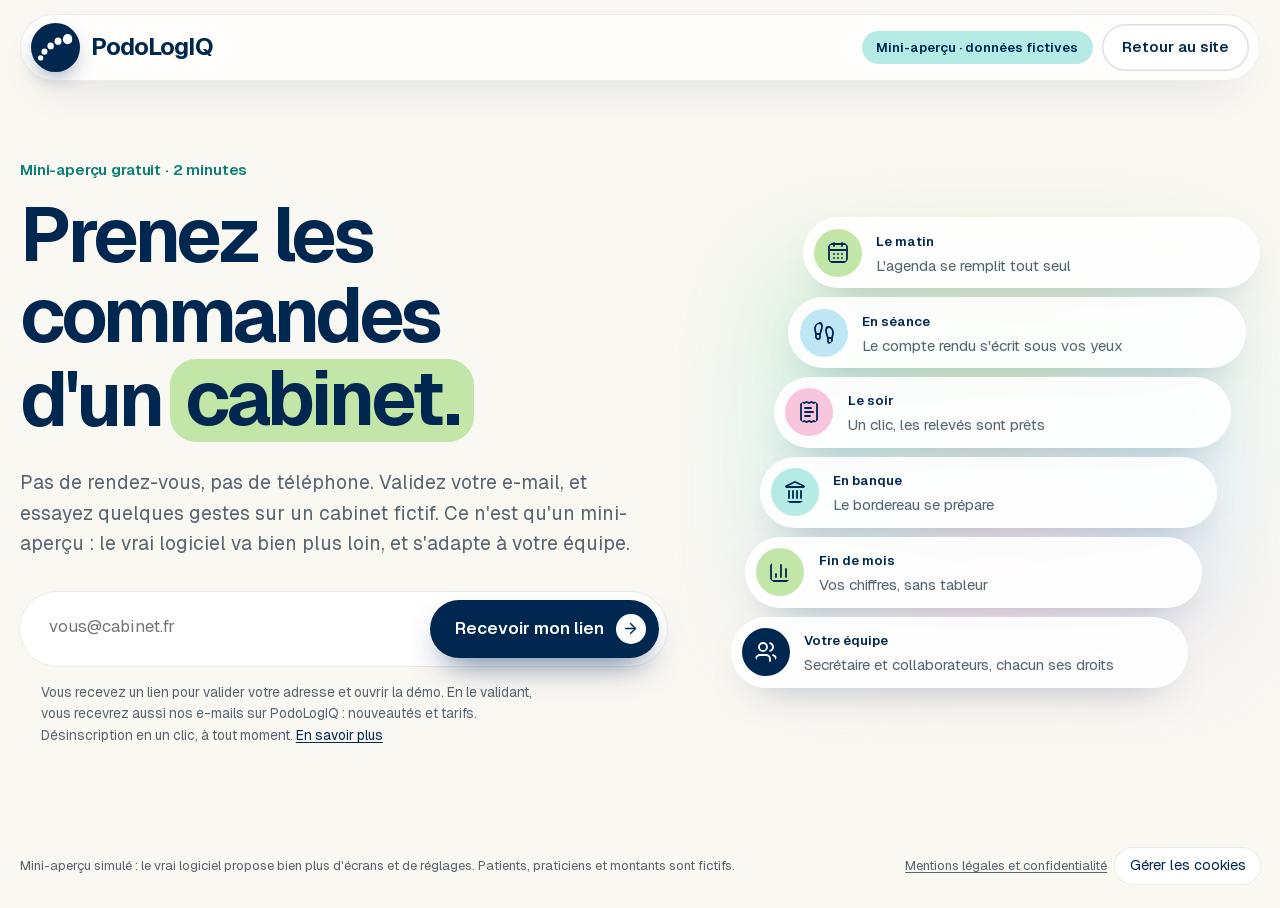
==== demo.html @ 1f625a37 "Vitrine : blanc cassé, entrée animée, page Démo, boutons du héros et mention SaaS Refonte sur fond b" ====
<!DOCTYPE html>
<html lang="fr">
<head>
  <meta charset="utf-8">
  <meta name="viewport" content="width=device-width, initial-scale=1, viewport-fit=cover">
  <title>Mini-aperçu · PodoLogIQ, le logiciel des cabinets de podologie</title>
  <meta name="description" content="Un mini-aperçu de PodoLogIQ en deux minutes, sans rendez-vous ni téléphone : quelques gestes sur un cabinet fictif, et ce que voient votre secrétaire et vos collaborateurs.">
  <meta name="theme-color" content="#faf8f3">
  <link rel="icon" href="assets/icone.png">
  <link rel="stylesheet" href="css/style.css">
  <link rel="stylesheet" href="css/demo.css">
</head>
<body class="page-demo">
  <svg class="sprite" aria-hidden="true"><symbol id="logo" viewBox="0 0 667 517"><ellipse cx="51" cy="464" rx="51" ry="53"/><ellipse cx="125" cy="341" rx="58" ry="62"/><ellipse cx="245" cy="230" rx="62" ry="66"/><ellipse cx="389" cy="139" rx="66" ry="71"/><ellipse cx="575" cy="99" rx="92" ry="99"/></symbol><symbol id="i-arrow-right" viewBox="0 0 24 24"><path d="M5 12h14"/><path d="m12 5 7 7-7 7"/></symbol><symbol id="i-calendar-days" viewBox="0 0 24 24"><path d="M8 2v3"/><path d="M16 2v3"/><rect x="3" y="3" width="18" height="18" rx="2"/><path d="M3 9h18"/><path d="M8 13h.01"/><path d="M12 13h.01"/><path d="M16 13h.01"/><path d="M8 17h.01"/><path d="M12 17h.01"/><path d="M16 17h.01"/></symbol><symbol id="i-calculator" viewBox="0 0 24 24"><rect width="16" height="20" x="4" y="2" rx="2"/><line x1="8" x2="16" y1="6" y2="6"/><line x1="16" x2="16" y1="14" y2="18"/><path d="M16 10h.01"/><path d="M12 10h.01"/><path d="M8 10h.01"/><path d="M12 14h.01"/><path d="M8 14h.01"/><path d="M12 18h.01"/><path d="M8 18h.01"/></symbol><symbol id="i-chart-column" viewBox="0 0 24 24"><path d="M3 3v16a2 2 0 0 0 2 2h16"/><path d="M18 17V9"/><path d="M13 17V5"/><path d="M8 17v-3"/></symbol><symbol id="i-check" viewBox="0 0 24 24"><path d="M20 6 9 17l-5-5"/></symbol><symbol id="i-file-text" viewBox="0 0 24 24"><path d="M6 22a2 2 0 0 1-2-2V4a2 2 0 0 1 2-2h8a2.4 2.4 0 0 1 1.704.706l3.588 3.588A2.4 2.4 0 0 1 20 8v12a2 2 0 0 1-2 2z"/><path d="M14 2v5a1 1 0 0 0 1 1h5"/><path d="M10 9H8"/><path d="M16 13H8"/><path d="M16 17H8"/></symbol><symbol id="i-footprints" viewBox="0 0 24 24"><path d="M4 16v-2.38C4 11.5 2.97 10.5 3 8c.03-2.72 1.49-6 4.5-6C9.37 2 10 3.8 10 5.5c0 3.11-2 5.66-2 8.68V16a2 2 0 1 1-4 0Z"/><path d="M20 20v-2.38c0-2.12 1.03-3.12 1-5.62-.03-2.72-1.49-6-4.5-6C14.63 6 14 7.8 14 9.5c0 3.11 2 5.66 2 8.68V20a2 2 0 1 0 4 0Z"/><path d="M16 17h4"/><path d="M4 13h4"/></symbol><symbol id="i-landmark" viewBox="0 0 24 24"><path d="M10 18v-7"/><path d="M11.119 2.205a2 2 0 0 1 1.762 0l7.84 3.846A.5.5 0 0 1 20.5 7h-17a.5.5 0 0 1-.22-.949z"/><path d="M14 18v-7"/><path d="M18 18v-7"/><path d="M3 22h18"/><path d="M6 18v-7"/></symbol><symbol id="i-lock" viewBox="0 0 24 24"><rect width="18" height="11" x="3" y="11" rx="2" ry="2"/><path d="M7 11V7a5 5 0 0 1 10 0v4"/></symbol><symbol id="i-package" viewBox="0 0 24 24"><path d="M11 21.73a2 2 0 0 0 2 0l7-4A2 2 0 0 0 21 16V8a2 2 0 0 0-1-1.73l-7-4a2 2 0 0 0-2 0l-7 4A2 2 0 0 0 3 8v8a2 2 0 0 0 1 1.73z"/><path d="M12 22V12"/><polyline points="3.29 7 12 12 20.71 7"/><path d="m7.5 4.27 9 5.15"/></symbol><symbol id="i-receipt-text" viewBox="0 0 24 24"><path d="M13 16H8"/><path d="M14 8H8"/><path d="M16 12H8"/><path d="M4 3a1 1 0 0 1 1-1 1.3 1.3 0 0 1 .7.2l.933.6a1.3 1.3 0 0 0 1.4 0l.934-.6a1.3 1.3 0 0 1 1.4 0l.933.6a1.3 1.3 0 0 0 1.4 0l.933-.6a1.3 1.3 0 0 1 1.4 0l.934.6a1.3 1.3 0 0 0 1.4 0l.933-.6A1.3 1.3 0 0 1 19 2a1 1 0 0 1 1 1v18a1 1 0 0 1-1 1 1.3 1.3 0 0 1-.7-.2l-.933-.6a1.3 1.3 0 0 0-1.4 0l-.934.6a1.3 1.3 0 0 1-1.4 0l-.933-.6a1.3 1.3 0 0 0-1.4 0l-.933.6a1.3 1.3 0 0 1-1.4 0l-.934-.6a1.3 1.3 0 0 0-1.4 0l-.933.6a1.3 1.3 0 0 1-.7.2 1 1 0 0 1-1-1z"/></symbol><symbol id="i-shield-check" viewBox="0 0 24 24"><path d="M20 13c0 5-3.5 7.5-7.66 8.95a1 1 0 0 1-.67-.01C7.5 20.5 4 18 4 13V6a1 1 0 0 1 1-1c2 0 4.5-1.2 6.24-2.72a1.17 1.17 0 0 1 1.52 0C14.51 3.81 17 5 19 5a1 1 0 0 1 1 1z"/><path d="m9 12 2 2 4-4"/></symbol><symbol id="i-upload" viewBox="0 0 24 24"><path d="M12 3v12"/><path d="m17 8-5-5-5 5"/><path d="M21 15v4a2 2 0 0 1-2 2H5a2 2 0 0 1-2-2v-4"/></symbol><symbol id="i-users" viewBox="0 0 24 24"><path d="M16 21v-2a4 4 0 0 0-4-4H6a4 4 0 0 0-4 4v2"/><path d="M16 3.128a4 4 0 0 1 0 7.744"/><path d="M22 21v-2a4 4 0 0 0-3-3.87"/><circle cx="9" cy="7" r="4"/></symbol><symbol id="i-minus" viewBox="0 0 24 24"><path d="M5 12h14"/></symbol><symbol id="i-sliders-horizontal" viewBox="0 0 24 24"><path d="M10 5H3"/><path d="M12 19H3"/><path d="M14 3v4"/><path d="M16 17v4"/><path d="M21 12h-9"/><path d="M21 19h-5"/><path d="M21 5h-7"/><path d="M8 10v4"/><path d="M8 12H3"/></symbol><symbol id="i-user-round" viewBox="0 0 24 24"><circle cx="12" cy="8" r="5"/><path d="M20 21a8 8 0 0 0-16 0"/></symbol><symbol id="i-mail" viewBox="0 0 24 24"><path d="m22 7-8.991 5.727a2 2 0 0 1-2.009 0L2 7"/><rect x="2" y="4" width="20" height="16" rx="2"/></symbol></svg>
  <a class="evitement" href="#contenu">Aller au contenu</a>
  <header class="entete">
    <nav class="nav" aria-label="Navigation">
      <a class="marque" href="index.html" aria-label="PodoLogIQ, retour au site">
        <span class="tuile"><svg aria-hidden="true"><use href="#logo"/></svg></span>
        <span class="marque-nom">PodoLogIQ</span>
      </a>
      <div class="nav-actions demo-nav-actions">
        <span class="demo-badge">Mini-aperçu · données fictives</span>
        <a class="bouton bouton-secondaire bouton-petit" href="index.html">Retour au site</a>
      </div>
    </nav>
  </header>

  <main id="contenu">
    <noscript><p class="demo-noscript">La démo a besoin de JavaScript pour fonctionner.</p></noscript>

    <!-- Porte d'entrée -->
    <section class="demo-porte" id="porte">
      <div class="demo-porte-texte">
        <p class="surtitre">Mini-aperçu gratuit · 2 minutes</p>
        <h1>Prenez les commandes d'un <em>cabinet.</em></h1>
        <p class="chapo">Pas de rendez-vous, pas de téléphone. Validez votre e-mail, et essayez quelques gestes sur un cabinet fictif. Ce n'est qu'un mini-aperçu : le vrai logiciel va bien plus loin, et s'adapte à votre équipe.</p>
        <form class="demo-form" id="form-email" novalidate>
          <label class="sr" for="email">Votre adresse e-mail</label>
          <input id="email" name="email" type="email" autocomplete="email" placeholder="vous@cabinet.fr" required>
          <!-- Piège à robots : caché pour les personnes. -->
          <input class="demo-piege" name="site" tabindex="-1" autocomplete="off" aria-hidden="true">
          <button class="bouton bouton-principal" type="submit">Recevoir mon lien <span class="rond-fleche" aria-hidden="true"><svg class="ico"><use href="#i-arrow-right"/></svg></span></button>
        </form>
        <p class="demo-erreur" id="erreur-email" role="alert" hidden>Cette adresse e-mail ne semble pas valide.</p>
        <p class="demo-mention">Vous recevez un lien pour valider votre adresse et ouvrir la démo. En le validant, vous recevrez aussi nos e-mails sur PodoLogIQ : nouveautés et tarifs. Désinscription en un clic, à tout moment. <a href="mentions-legales.html#donnees">En savoir plus</a></p>
      </div>
      <div class="demo-apercu" aria-hidden="true">
        <div class="demo-apercu-halo"></div>
        <ol class="demo-apercu-liste">
          <li style="--c:var(--vert);--n:0"><svg class="ico"><use href="#i-calendar-days"/></svg><b>Le matin</b><span>L'agenda se remplit tout seul</span></li>
          <li style="--c:var(--ciel);--n:1"><svg class="ico"><use href="#i-footprints"/></svg><b>En séance</b><span>Le compte rendu s'écrit sous vos yeux</span></li>
          <li style="--c:var(--rose);--n:2"><svg class="ico"><use href="#i-receipt-text"/></svg><b>Le soir</b><span>Un clic, les relevés sont prêts</span></li>
          <li style="--c:var(--turquoise-doux);--n:3"><svg class="ico"><use href="#i-landmark"/></svg><b>En banque</b><span>Le bordereau se prépare</span></li>
          <li style="--c:var(--vert);--n:4"><svg class="ico"><use href="#i-chart-column"/></svg><b>Fin de mois</b><span>Vos chiffres, sans tableur</span></li>
          <li class="fonce" style="--n:5"><svg class="ico"><use href="#i-users"/></svg><b>Votre équipe</b><span>Secrétaire et collaborateurs, chacun ses droits</span></li>
        </ol>
      </div>
    </section>

    <!-- Attente de la validation -->
    <section class="demo-attente" id="attente" aria-labelledby="attente-titre" hidden>
      <div class="demo-enveloppe" aria-hidden="true"><i></i><i></i><i></i><span><svg class="ico"><use href="#i-mail"/></svg></span></div>
      <h1 id="attente-titre" tabindex="-1">Vérifiez votre <em>boîte mail.</em></h1>
      <p class="chapo">Nous avons envoyé un lien à <strong id="attente-email"></strong>. Cliquez dessus : la démo s'ouvre aussitôt.</p>
      <ol class="demo-attente-etapes">
        <li class="fait"><svg class="ico" aria-hidden="true"><use href="#i-check"/></svg>Adresse saisie</li>
        <li class="actuelle" aria-current="step"><svg class="ico" aria-hidden="true"><use href="#i-mail"/></svg>Lien à ouvrir</li>
        <li><svg class="ico" aria-hidden="true"><use href="#i-lock"/></svg>Démo</li>
      </ol>
      <p class="demo-note" id="attente-note" role="status"></p>
      <div class="demo-liens">
        <button type="button" class="bouton bouton-secondaire bouton-petit" id="renvoyer">Renvoyer l'e-mail</button>
        <button type="button" class="bouton bouton-secondaire bouton-petit" id="changer">Changer d'adresse</button>
      </div>
      <p class="demo-local" id="bloc-local" hidden>Aperçu local, aucun e-mail n'est envoyé. <button type="button" id="simuler">Simuler le clic sur le lien</button></p>
    </section>

    <!-- Démo -->
    <section class="demo-scene-cadre" id="demo" hidden>
      <div class="demo-appli">
        <aside class="demo-menu" aria-label="Menu de la démo">
          <span class="demo-menu-logo"><svg aria-hidden="true"><use href="#logo"/></svg>PodoLogIQ</span>
          <ol class="demo-menu-etapes" id="menu-etapes"></ol>
          <p class="demo-menu-titre">Et tout le reste, dans le logiciel</p>
          <ul class="demo-menu-verrous" id="menu-verrous"></ul>
        </aside>
        <div class="demo-zone">
          <p class="demo-rappel">Mini-aperçu : seulement quelques gestes. Le logiciel complet va bien plus loin.</p>
          <div class="demo-progression" aria-hidden="true"><span id="progression"></span></div>
          <div class="demo-contenu" id="scene"></div>
          <p class="demo-teaser" id="teaser" role="status"></p>
        </div>
      </div>
    </section>

    <!-- Fin -->
    <section class="demo-fin" id="fin" hidden></section>
  </main>

  <footer class="demo-pied">
    <p>Mini-aperçu simulé : le vrai logiciel propose bien plus d'écrans et de réglages. Patients, praticiens et montants sont fictifs.</p>
    <nav aria-label="Liens de bas de page">
      <a href="mentions-legales.html">Mentions légales et confidentialité</a>
      <button type="button" class="lien-pied" id="gerer-cookies" hidden>Gérer les cookies</button>
    </nav>
  </footer>

  <aside class="consentement" id="consentement" aria-label="Cookies de mesure d'audience" hidden>
    <p>Nous aimerions mesurer la fréquentation de ce site avec Google Analytics, qui dépose des cookies. C'est facultatif, et le site fonctionne de la même façon sans. <a href="mentions-legales.html">En savoir plus</a></p>
    <div>
      <button type="button" class="bouton bouton-secondaire bouton-petit" data-choix="refuse">Refuser</button>
      <button type="button" class="bouton bouton-secondaire bouton-petit" data-choix="accepte">Accepter</button>
    </div>
  </aside>

  <script src="js/consentement.js"></script>
  <script src="js/demo.js"></script>
</body>
</html>
---- css/style.css ----
/* PodoLogIQ : vitrine. Blanc cassé et couleurs de l'application ; tout part des cinq points du logo, qui montent et grandissent. Polices servies ici. */
@font-face { font-family: "Geist"; src: url("../assets/polices/geist-latin.woff2") format("woff2"); font-weight: 100 900; font-display: swap; unicode-range: U+0000-00FF, U+0131, U+0152-0153, U+02BB-02BC, U+02C6, U+02DA, U+02DC, U+2000-206F, U+20AC, U+2122, U+2190-2193, U+2212, U+2215, U+FEFF, U+FFFD; }
@font-face { font-family: "Geist"; src: url("../assets/polices/geist-latin-ext.woff2") format("woff2"); font-weight: 100 900; font-display: swap; unicode-range: U+0100-02BA, U+02BD-02C5, U+02C7-02CC, U+02CE-02D7, U+02DD-02FF, U+1E00-1EFF, U+2020, U+20A0-20AB, U+20AD-20C0, U+2113, U+2C60-2C7F, U+A720-A7FF; }

:root {
  --creme: #faf8f3;
  --blanc: #ffffff;
  --marine: #002750;
  --canard: #004879;
  --texte: #0f2438;
  --doux: #55646f;
  --bord: #ece9e0;
  --turquoise: #2dbdae;
  --turquoise-fonce: #0b7f74;
  --turquoise-doux: #b5ebe4;
  --vert: #c2e6a8;
  --ciel: #bfe6f5;
  --rose: #f7c6dc;
  --menthe: #eaf3f1;
  --ressort: cubic-bezier(0.22, 1, 0.36, 1);
  --rebond: cubic-bezier(0.34, 1.56, 0.64, 1);
  --large: min(1240px, 100% - 2.5rem);
  --ombre: 0 30px 70px -40px rgb(0 39 80 / 0.28);
}

*, *::before, *::after { box-sizing: border-box; }
html { scroll-behavior: smooth; scroll-padding-top: 6.5rem; background: var(--creme); -webkit-text-size-adjust: 100%; }
body { margin: 0; color: var(--texte); font-family: "Geist", ui-sans-serif, system-ui, -apple-system, "Segoe UI", sans-serif; font-size: 1.0625rem; line-height: 1.6; -webkit-font-smoothing: antialiased; overflow-x: clip; }
img { display: block; max-width: 100%; height: auto; }
a { color: inherit; text-decoration: none; }
h1, h2, h3 { margin: 0; color: var(--marine); line-height: 1.08; letter-spacing: -0.03em; font-weight: 640; text-wrap: balance; }
p { margin: 0; text-wrap: pretty; }
ul, ol { margin: 0; padding: 0; list-style: none; }
figure { margin: 0; }
:focus-visible { outline: 2px solid var(--turquoise-fonce); outline-offset: 3px; border-radius: 8px; }
[hidden] { display: none !important; }
.ico { width: 1.25em; height: 1.25em; fill: none; stroke: currentColor; stroke-width: 2; stroke-linecap: round; stroke-linejoin: round; flex: none; }
.sprite { position: absolute; width: 0; height: 0; overflow: hidden; }

.evitement { position: fixed; top: -4rem; left: 1rem; z-index: 100; padding: 0.6rem 1.1rem; border-radius: 99px; background: var(--marine); color: #fff; font-weight: 600; transition: top 0.2s; }
.evitement:focus { top: 1rem; }


/* Mot surligné : une pastille arrondie qui se déroule sous le mot. */
em { display: inline-block; font-style: normal; padding: 0 0.2em 0.04em; margin: 0.05em -0.08em 0; border-radius: 0.34em; background: linear-gradient(var(--surligne, var(--vert)), var(--surligne, var(--vert))) no-repeat left / 100% 100%; -webkit-box-decoration-break: clone; box-decoration-break: clone; transition: background-size 1s var(--ressort) 0.25s; }
.js .revele em { background-size: 0% 100%; }

/* Logo : la tuile marine et ses cinq points blancs, comme l'icône de l'application. */
.marque { display: inline-flex; align-items: center; gap: 0.7rem; }
.tuile { display: grid; place-items: center; flex: none; width: 3.1rem; height: 3.1rem; border-radius: 1rem; background: var(--marine); color: #fff; box-shadow: 0 10px 24px -10px rgb(0 39 80 / 0.7); transition: rotate 0.5s var(--rebond), scale 0.5s var(--rebond); }
.tuile svg { width: 2.15rem; height: 1.67rem; fill: currentColor; overflow: visible; }
.marque:hover .tuile { rotate: -6deg; scale: 1.06; }
.marque-nom { color: var(--marine); font-size: 1.5rem; font-weight: 680; letter-spacing: -0.035em; }

/* En-tête */
.entete { position: sticky; top: 0.85rem; z-index: 50; width: var(--large); margin: 0.85rem auto 0; }
.nav { position: relative; display: flex; align-items: center; gap: 1.5rem; padding: 0.5rem 0.6rem 0.5rem 0.6rem; border: 1px solid rgb(0 39 80 / 0.07); border-radius: 99px; background: rgb(255 255 255 / 0.84); -webkit-backdrop-filter: blur(18px) saturate(170%); backdrop-filter: blur(18px) saturate(170%); box-shadow: 0 18px 46px -28px rgb(0 39 80 / 0.42); }
.nav .tuile { border-radius: 50%; }
.nav-liens { display: flex; gap: 0.15rem; margin-left: auto; font-size: 0.94rem; color: var(--doux); }
.nav-liens a { padding: 0.45rem 0.85rem; border-radius: 99px; white-space: nowrap; transition: color 0.2s, background-color 0.25s; }
.nav-liens a:hover { color: var(--marine); background: var(--menthe); }
.nav-liens a[aria-current] { color: var(--marine); background: var(--menthe); font-weight: 550; }
.nav-liens .nav-demo { color: var(--marine); font-weight: 600; }
.nav-actions { display: flex; align-items: center; gap: 0.6rem; }
.lien-connexion { padding: 0 0.5rem; font-size: 0.94rem; color: var(--doux); white-space: nowrap; }
.lien-connexion:hover { color: var(--marine); }
.burger { display: none; width: 2.9rem; height: 2.9rem; padding: 0; border: 0; border-radius: 50%; background: var(--menthe); color: var(--marine); cursor: pointer; }
.burger span { display: block; width: 1.05rem; height: 2px; margin: 4px auto; border-radius: 2px; background: currentColor; transition: transform 0.25s; }
.burger[aria-expanded="true"] span:first-child { transform: translateY(3px) rotate(45deg); }
.burger[aria-expanded="true"] span:last-child { transform: translateY(-3px) rotate(-45deg); }

/* Boutons */
.bouton { position: relative; isolation: isolate; overflow: hidden; display: inline-flex; align-items: center; justify-content: center; gap: 0.7rem; padding: 0.95rem 1.6rem; border: 0; border-radius: 99px; font: inherit; font-weight: 580; white-space: nowrap; cursor: pointer; transition: translate 0.3s var(--ressort), box-shadow 0.3s, color 0.3s; }
.bouton::before { content: ""; position: absolute; left: 50%; top: 100%; z-index: -1; width: 130%; aspect-ratio: 1; border-radius: 50%; transform: translate(-50%, 0) scale(0.2); opacity: 0; transition: transform 0.55s var(--ressort), opacity 0.2s; }
.bouton:hover::before { transform: translate(-50%, -62%) scale(1); opacity: 1; }
.bouton:hover { translate: 0 -2px; }
.bouton:active { translate: 0 1px; }
.bouton-petit { padding: 0.72rem 1.25rem; font-size: 0.94rem; }
.bouton-principal { background: var(--marine); color: #fff; box-shadow: 0 16px 34px -14px rgb(0 39 80 / 0.75); }
.bouton-principal::before { background: var(--canard); }
.bouton-principal:hover { box-shadow: 0 20px 44px -14px rgb(45 189 174 / 0.75); }
.bouton-secondaire { background: var(--blanc); color: var(--marine); box-shadow: inset 0 0 0 1.5px rgb(0 39 80 / 0.14); }
.bouton-secondaire::before { background: var(--menthe); }
.bouton-blanc { background: #fff; color: var(--marine); }
.bouton-blanc::before { background: var(--turquoise-doux); }
.rond-fleche { display: grid; place-items: center; width: 1.9rem; height: 1.9rem; margin: -0.3rem -0.8rem -0.3rem 0; border-radius: 50%; background: #fff; color: var(--marine); font-size: 0.85rem; transition: translate 0.3s var(--ressort); }
.bouton:hover .rond-fleche { translate: 3px 0; }

/* Héros : le logo à l'échelle de la page */
.heros { position: relative; overflow-x: clip; padding-top: 3.5rem; }
.heros-haut { position: relative; width: var(--large); margin: 0 auto; }
.heros-texte { position: relative; z-index: 2; max-width: 53rem; }
h1 { margin-top: 0; font-size: clamp(2.9rem, 6.5vw, 6.1rem); font-weight: 660; letter-spacing: -0.045em; line-height: 1.02; }
.mot { display: inline-block; animation: mot 1s var(--ressort) backwards; animation-delay: calc(0.1s + var(--i) * 0.07s); }
.mot em { --surligne: var(--vert); padding: 0 0.16em 0.05em; margin: 0 -0.04em; transition-delay: 0.7s; animation: deroule 1s var(--ressort) 0.7s backwards; }
@keyframes mot { from { opacity: 0; transform: translateY(0.5em) rotate(2deg); filter: blur(8px); } }
@keyframes deroule { from { background-size: 0% 100%; } }
@keyframes monte { from { opacity: 0; transform: translateY(20px); } }
.chapo { max-width: 39rem; margin-top: 1.6rem; color: var(--doux); font-size: 1.2rem; animation: monte 1s var(--ressort) 0.45s backwards; }
.actions { display: flex; flex-wrap: wrap; gap: 0.8rem; margin-top: 2.1rem; animation: monte 1s var(--ressort) 0.55s backwards; }
/* Le geste principal du héros est une touche qui s'enfonce, et non une pilule ; le lien voisin reprend le surlignage du titre. */
.action-demo { display: inline-flex; align-items: center; justify-content: space-between; gap: 1.6rem; padding: 0.72rem 1.25rem 0.78rem 1.4rem; border-radius: 1.1rem; background: var(--marine); color: #fff; line-height: 1.3; box-shadow: 0 4px 0 #00162e; transition: translate 0.14s, box-shadow 0.14s, background-color 0.2s; }
.action-demo b { display: block; font-size: 1.06rem; font-weight: 600; }
.action-demo small { display: block; color: rgb(255 255 255 / 0.72); font-size: 0.82rem; }
.action-demo .ico { transition: translate 0.3s var(--ressort); }
.action-demo:hover { background: var(--canard); }
.action-demo:hover .ico { translate: 4px 0; }
.action-demo:active { translate: 0 3px; box-shadow: 0 1px 0 #00162e; }
.action-visite { align-self: center; margin-left: 1rem; padding: 0.1rem 0.25rem; border-radius: 0.4rem; color: var(--marine); font-weight: 580; background: linear-gradient(var(--vert), var(--vert)) 0 100% / 100% 0.18em no-repeat; transition: background-size 0.3s var(--ressort); }
.action-visite:hover { background-size: 100% 100%; }
.en-ligne { display: flex; align-items: center; gap: 0.75rem; max-width: 39rem; margin-top: 1.7rem; color: var(--doux); font-size: 0.88rem; line-height: 1.4; animation: monte 1s var(--ressort) 0.65s backwards; }
.en-ligne-ico { display: inline-flex; gap: 0.3rem; flex: none; color: var(--turquoise-fonce); }
.en-ligne-ico .ico { stroke-width: 1.7; }

.trajectoire { position: absolute; top: -1rem; right: -3.5vw; width: min(44vw, 640px); aspect-ratio: 640 / 500; }
.point { position: absolute; display: grid; place-items: center; width: var(--t); aspect-ratio: 1; margin: calc(var(--t) / -2) 0 0 calc(var(--t) / -2); left: var(--x); top: var(--y); border-radius: 50%; color: var(--marine); translate: calc(var(--mx, 0) * var(--f) * 1px) calc(var(--my, 0) * var(--f) * 1px - var(--sy, 0) * var(--v) * 1px); animation: eclot 1s var(--rebond) backwards, flotte 7s ease-in-out infinite alternate; transition: translate 0.5s var(--ressort); }
.point .ico { width: 34%; height: 34%; stroke-width: 1.7; }
@keyframes eclot { from { scale: 0; opacity: 0; } }
@keyframes flotte { from { transform: translateY(-7px); } to { transform: translateY(9px); } }
.p1 { --t: 9%; --x: 6.25%; --y: 90%; background: var(--vert); box-shadow: 0 16px 34px -12px rgb(142 196 104 / 0.9); animation-delay: 0.1s, 0s; }
.p2 { --t: 13%; --x: 15.6%; --y: 76%; background: var(--ciel); box-shadow: 0 18px 40px -12px rgb(120 196 226 / 0.95); animation-delay: 0.22s, -1.5s; }
.p3 { --t: 18%; --x: 28.9%; --y: 59%; background: var(--rose); box-shadow: 0 20px 46px -14px rgb(235 140 182 / 0.95); animation-delay: 0.34s, -3s; }
.p4 { --t: 25%; --x: 47.7%; --y: 40%; background: var(--turquoise-doux); box-shadow: 0 24px 54px -16px rgb(45 189 174 / 0.85); animation-delay: 0.46s, -4.5s; }
.p5 { --t: 38%; --x: 78.1%; --y: 22%; background: var(--marine); color: #fff; box-shadow: 0 34px 70px -22px rgb(0 39 80 / 0.85), 0 0 90px -20px rgb(45 189 174 / 0.6); animation-delay: 0.6s, -6s; }
.anneau-texte { position: absolute; inset: 0; width: 100%; height: 100%; animation: tourne 26s linear infinite; }
.anneau-texte text { fill: rgb(255 255 255 / 0.82); font-size: 10.6px; font-weight: 550; letter-spacing: 0.04em; }
@keyframes tourne { to { rotate: 360deg; } }
.logo-centre { width: 44%; aspect-ratio: 667 / 517; fill: #fff; overflow: visible; }

.scene-heros { position: relative; isolation: isolate; width: var(--large); margin: 4.5rem auto 0; perspective: 1700px; --p: 0; }
.halo-fenetre { position: absolute; inset: 8% 5%; z-index: -1; border-radius: 4rem; background: conic-gradient(from var(--angle-halo), var(--vert), var(--ciel), var(--rose), var(--turquoise-doux), var(--vert)); filter: blur(48px); opacity: 0.6; animation: tourne-halo 18s linear infinite; pointer-events: none; }
@property --angle-halo { syntax: "<angle>"; inherits: false; initial-value: 0deg; }
@keyframes tourne-halo { to { --angle-halo: 360deg; } }
.fenetre { position: relative; overflow: hidden; padding: 0.55rem; border-radius: 2.25rem; background: #fff; box-shadow: 0 50px 100px -50px rgb(0 39 80 / 0.5), 0 0 0 1px rgb(0 39 80 / 0.05); }
.fenetre img { width: 100%; border-radius: 0 0 1.75rem 1.75rem; }
.fenetre-barre { display: flex; align-items: center; gap: 0.4rem; height: 2.3rem; padding: 0 1rem; font-size: 0.8rem; color: var(--doux); }
.fenetre-barre i { width: 0.65rem; height: 0.65rem; border-radius: 50%; background: var(--bord); }
.fenetre-barre i:nth-child(1) { background: var(--rose); } .fenetre-barre i:nth-child(2) { background: var(--ciel); } .fenetre-barre i:nth-child(3) { background: var(--vert); }
.fenetre-barre span { margin-left: 0.6rem; }
.scene-heros > .fenetre { transform: rotateX(calc((1 - var(--p)) * 20deg)) scale(calc(0.9 + var(--p) * 0.1)); transform-origin: 50% 0; will-change: transform; }
.telephone { position: absolute; right: -0.5%; bottom: -5%; z-index: 3; width: 17%; padding: 0.35rem; border-radius: 2rem; background: var(--marine); box-shadow: 0 34px 60px -22px rgb(0 39 80 / 0.75); translate: 0 calc((1 - var(--p)) * 7rem); }
.telephone img { border-radius: 1.7rem; }
.flottant { position: absolute; z-index: 3; display: flex; align-items: center; gap: 0.7rem; padding: 0.6rem 1.15rem 0.6rem 0.6rem; border-radius: 99px; background: rgb(255 255 255 / 0.92); -webkit-backdrop-filter: blur(10px); backdrop-filter: blur(10px); box-shadow: 0 22px 44px -18px rgb(0 39 80 / 0.42); font-size: 0.88rem; line-height: 1.25; animation: flotte 6s ease-in-out infinite alternate; }
.flottant b { display: block; color: var(--marine); font-weight: 620; }
.flottant small { color: var(--doux); font-size: 0.78rem; }
.flottant-ico { display: grid; place-items: center; width: 2.5rem; height: 2.5rem; border-radius: 50%; color: var(--marine); }
.vert { background: var(--vert); } .ciel { background: var(--ciel); } .rose { background: var(--rose); }
.flottant-1 { top: 16%; left: -1.5%; translate: calc((1 - var(--p)) * -3rem) 0; }
.flottant-2 { top: 30%; right: -1.5%; animation-delay: -2s; translate: calc((1 - var(--p)) * 3rem) 0; }
.flottant-3 { bottom: 10%; left: 4%; animation-delay: -4s; translate: 0 calc((1 - var(--p)) * 4rem); }

.garanties { position: relative; z-index: 1; display: flex; flex-wrap: wrap; justify-content: center; gap: 0.6rem; width: var(--large); margin: 4rem auto 0; }
.garanties li { display: flex; align-items: center; gap: 0.55rem; padding: 0.55rem 1.05rem; border: 1px solid var(--bord); border-radius: 99px; background: #fff; color: var(--marine); font-size: 0.92rem; font-weight: 500; }
.garanties .ico { color: var(--turquoise-fonce); }

/* Sections */
.section { position: relative; z-index: 1; width: var(--large); margin: 0 auto; padding: 7rem 0; }
.section-serree { padding-top: 0; }
.feuille { position: relative; overflow: hidden; margin: 0 clamp(0.5rem, 1.2vw, 1rem); border-radius: clamp(2rem, 4.5vw, 4.5rem); }
.feuille-menthe { background: var(--menthe); }
.feuille-rose { background: #fbeef4; }
.feuille-contact { background: var(--turquoise-doux); margin-bottom: 1rem; }
.titre-section { max-width: 52rem; margin: 0 auto 4rem; text-align: center; }
.surtitre { margin-bottom: 0.85rem; color: var(--turquoise-fonce); font-size: 0.95rem; font-weight: 600; letter-spacing: -0.01em; }
h2 { font-size: clamp(2.1rem, 4.4vw, 3.9rem); letter-spacing: -0.04em; line-height: 1.14; }
.titre-section > p:last-child:not(.surtitre) { max-width: 40rem; margin: 1.2rem auto 0; color: var(--doux); font-size: 1.15rem; }
.paragraphe { margin-top: 1.2rem; color: var(--doux); font-size: 1.1rem; }

/* Apparitions : uniquement si JavaScript peut les révéler. */
.js .revele { opacity: 0; translate: 0 34px; scale: 0.975; transition: opacity 0.9s var(--ressort), translate 0.9s var(--ressort), scale 0.9s var(--ressort); transition-delay: var(--retard, 0ms); }
.js .revele.visible { opacity: 1; translate: 0 0; scale: 1; }
.js .revele.visible em { background-size: 100% 100%; }
.js .revele:not(.visible) *, .js .revele:not(.visible) { animation-play-state: paused; }
/* Réarmé hors de l'écran : pas de transition visible, et les animations repartiront de zéro au retour. */
.js .attente, .js .attente * { transition: none !important; }
.js .attente * { animation: none !important; }
.js .trajectoire.attente > .point { animation: none !important; }

/* Frise de la journée : les cinq points du logo, qui montent */
.frise-cadre { position: relative; }
.frise-trace { position: absolute; inset: 0; width: 100%; height: 100%; overflow: visible; pointer-events: none; }
.frise-trace path { fill: none; stroke-linecap: round; }
.trace-fond { stroke: var(--bord); stroke-width: 2; stroke-dasharray: 2 9; }
.trace-vive { stroke: var(--turquoise); stroke-width: 3; stroke-dasharray: 1; stroke-dashoffset: var(--decale, 1); }
.frise { position: relative; display: grid; grid-template-columns: repeat(5, minmax(0, 1fr)); gap: 1.5rem; align-items: start; }
.frise li { padding-top: var(--decal); }
.rond { display: grid; place-items: center; width: var(--d); height: var(--d); padding: 0.5rem; border-radius: 50%; background: var(--c); color: var(--marine); font-size: 0.92rem; font-weight: 620; line-height: 1.15; text-align: center; box-shadow: 0 22px 44px -22px var(--c), 0 18px 40px -28px rgb(0 39 80 / 0.35); }
.frise .fin .rond { color: #fff; font-size: 1.05rem; }
.frise h3 { margin-top: 1.1rem; font-size: 1.22rem; }
.frise p { margin-top: 0.5rem; color: var(--doux); font-size: 0.96rem; }

/* Visite */
.visite-onglets { display: flex; flex-wrap: wrap; justify-content: center; gap: 0.4rem; margin-bottom: 2rem; }
.visite-onglets button { position: relative; overflow: hidden; isolation: isolate; padding: 0.55rem 1.1rem; border: 0; border-radius: 99px; background: rgb(255 255 255 / 0.75); color: var(--marine); font: inherit; font-size: 0.95rem; font-weight: 500; cursor: pointer; transition: background-color 0.25s, color 0.25s, scale 0.3s var(--rebond); }
.visite-onglets button:hover { background: #fff; scale: 1.04; }
.visite-onglets button[aria-selected="true"] { background: var(--marine); color: #fff; }
.visite-onglets:not(.manuel) button[aria-selected="true"]::before { content: ""; position: absolute; inset: 0; z-index: -1; background: var(--canard); transform-origin: left; animation: jauge var(--duree, 7s) linear forwards; }
@keyframes jauge { from { transform: scaleX(0); } }
.visite .fenetre { max-width: 74rem; margin: 0 auto; }
.visite-images { position: relative; overflow: hidden; border-radius: 0 0 1.75rem 1.75rem; }
.visite-images img + img { position: absolute; inset: 0; width: 100%; height: 100%; }
.visite-texte { max-width: 44rem; min-height: 3.4em; margin: 1.6rem auto 0; color: var(--doux); font-size: 1.08rem; text-align: center; }

/* Bento */
.bento { display: grid; grid-template-columns: repeat(4, minmax(0, 1fr)); gap: 1rem; }
.carte { position: relative; overflow: hidden; display: flex; flex-direction: column; padding: 1.7rem; border-radius: 2.1rem; background: #fff; box-shadow: 0 0 0 1px rgb(0 39 80 / 0.045); transition: translate 0.45s var(--ressort), box-shadow 0.45s; }
.carte:hover { translate: 0 -5px; box-shadow: var(--ombre), 0 0 0 1px rgb(0 39 80 / 0.06); }
.carte h3 { font-size: 1.24rem; }
.carte p { position: relative; margin-top: 0.55rem; color: var(--doux); font-size: 0.97rem; }
.icone { position: relative; display: grid; place-items: center; width: 3rem; height: 3rem; margin-bottom: 1.05rem; border-radius: 50%; background: var(--menthe); color: var(--canard); transition: scale 0.45s var(--rebond), rotate 0.45s var(--rebond); }
.carte:hover .icone { scale: 1.1; rotate: -6deg; }
.carte.large { grid-column: span 2; flex-direction: row; align-items: center; gap: 1.75rem; padding: 2rem; }
.carte-texte { flex: 1 1 0; min-width: 0; }
.teinte-vert { background: #f0f8e9; } .teinte-ciel { background: #edf7fb; } .teinte-rose { background: #fdf1f6; } .teinte-creme { background: var(--menthe); }
.large .icone { background: #fff; }

.mini { position: relative; flex: 0 0 44%; min-width: 0; }
.mini * { animation-delay: calc(0.25s + var(--n, 0) * 0.09s); }
@keyframes pop { from { opacity: 0; scale: 0.7; } }
.mini-agenda { display: grid; grid-template-columns: repeat(3, 1fr); gap: 0.4rem; padding: 0.7rem; border-radius: 1.5rem; background: #fff; box-shadow: var(--ombre); }
.mini-agenda > div { display: grid; align-content: start; gap: 0.4rem; }
.mini-agenda i { display: block; padding: 0.22rem 0.5rem; overflow: hidden; border-radius: 0.65rem; color: var(--marine); font-size: 0.72rem; font-style: normal; font-weight: 550; white-space: nowrap; animation: pop 0.6s var(--rebond) backwards; }
.c-vert { background: var(--vert); } .c-ciel { background: var(--ciel); } .c-rose { background: var(--rose); }
.mini-import { display: grid; gap: 0.4rem; }
.mini-import span { display: flex; align-items: center; gap: 0.5rem; padding: 0.45rem 0.85rem 0.45rem 0.5rem; border-radius: 99px; background: #fff; color: var(--marine); font-size: 0.85rem; font-weight: 520; box-shadow: 0 10px 24px -18px rgb(0 39 80 / 0.5); animation: glisse 0.7s var(--ressort) backwards; }
.mini-import .ico { padding: 0.22rem; width: 1.5rem; height: 1.5rem; border-radius: 50%; background: var(--vert); stroke-width: 2.5; }
.mini-import .a-voir .ico { background: var(--rose); }
@keyframes glisse { from { opacity: 0; translate: 24px 0; } }
.mini-anneaux { display: flex; justify-content: space-around; gap: 0.5rem; }
.mini-anneaux span { position: relative; display: grid; justify-items: center; width: 4.6rem; color: var(--marine); font-size: 0.82rem; font-weight: 520; }
.mini-anneaux svg:first-child { width: 4.6rem; height: 4.6rem; rotate: -90deg; }
.mini-anneaux circle { fill: #fff; stroke: var(--turquoise); stroke-width: 3.5; stroke-linecap: round; stroke-dasharray: 1; animation: trace 1.2s var(--ressort) backwards; animation-delay: calc(0.25s + var(--n, 0) * 0.09s); }
@keyframes trace { from { stroke-dashoffset: 1; } }
.mini-anneaux .ico { position: absolute; top: 1.55rem; left: 50%; margin-left: -0.75rem; width: 1.5rem; height: 1.5rem; stroke-width: 2.6; color: var(--turquoise-fonce); }
.mini-anneaux small { margin-top: 0.35rem; font-size: inherit; }
.mini-barres { display: flex; align-items: flex-end; gap: 0.45rem; height: 8.5rem; }
.mini-barres i { flex: 1; border-radius: 99px; background: linear-gradient(180deg, var(--turquoise-doux), #fff); transform-origin: bottom; animation: pousse 1s var(--ressort) backwards; }
.mini-barres .vive { background: linear-gradient(180deg, var(--turquoise), var(--turquoise-doux)); }
@keyframes pousse { from { transform: scaleY(0); } }
.mini-appareils { display: flex; justify-content: center; }
.mini-appareils span { display: grid; place-items: center; width: 5.6rem; height: 5.6rem; margin-left: -0.9rem; border-radius: 50%; background: #fff; color: var(--marine); font-size: 1.45rem; box-shadow: 0 16px 34px -20px rgb(0 39 80 / 0.55); animation: pop 0.7s var(--rebond) backwards; }
.mini-appareils span:first-child { margin-left: 0; }
.mini-modules { display: grid; gap: 0.5rem; }
.mini-modules span { display: flex; align-items: center; justify-content: space-between; padding: 0.5rem 0.6rem 0.5rem 1rem; border-radius: 99px; background: #fff; color: var(--marine); font-size: 0.88rem; font-weight: 520; }
.mini-modules i { position: relative; width: 2.3rem; height: 1.35rem; border-radius: 99px; background: var(--bord); }
.mini-modules i::after { content: ""; position: absolute; top: 0.15rem; left: 0.15rem; width: 1.05rem; height: 1.05rem; border-radius: 50%; background: #fff; box-shadow: 0 1px 3px rgb(0 0 0 / 0.25); }
.mini-modules .actif { background: var(--turquoise); }
.mini-modules .actif::after { left: auto; right: 0.15rem; }

/* Solo ou groupe */
.duo { display: grid; grid-template-columns: minmax(0, 0.85fr) minmax(0, 1.15fr); gap: 1rem; }
.offre { position: relative; overflow: hidden; padding: clamp(1.75rem, 3.4vw, 3rem); border-radius: 3rem; background: #fff; box-shadow: 0 0 0 1px rgb(0 39 80 / 0.045); }
.offre h3 { font-size: clamp(1.7rem, 2.6vw, 2.3rem); }
.offre-chapo { margin: 0.5rem 0 1.5rem; color: var(--doux); font-size: 1.05rem; }
.offre-groupe { background: var(--marine); }
.offre-groupe h3 { color: #fff; }
.offre-groupe .offre-chapo, .offre-groupe .coches { color: #cfdce8; }
.offre-groupe .coches li::before { background: rgb(255 255 255 / 0.14); color: var(--turquoise-doux); }
.offre-points { display: flex; margin-bottom: 1.5rem; }
.offre-points i { width: 3.2rem; height: 3.2rem; margin-left: -0.75rem; border: 3px solid #fff; border-radius: 50%; background: var(--vert); }
.offre-points i:first-child { margin-left: 0; }
.offre-groupe .offre-points i { border-color: var(--marine); }
.offre-groupe .offre-points i:nth-child(2) { background: var(--ciel); } .offre-groupe .offre-points i:nth-child(3) { background: var(--rose); } .offre-groupe .offre-points i:nth-child(4) { background: var(--turquoise); }
.coches { display: grid; gap: 0.65rem; font-size: 1rem; }
.coches li { display: flex; gap: 0.65rem; align-items: flex-start; }
.coches li::before { content: "✓"; display: inline-grid; place-items: center; flex: none; width: 1.35rem; height: 1.35rem; margin-top: 0.15rem; border-radius: 50%; background: var(--vert); color: var(--marine); font-size: 0.74rem; font-weight: 700; }
.coches-grandes { gap: 0.85rem; margin-top: 1.75rem; font-size: 1.05rem; }
.roles { display: grid; grid-template-columns: repeat(3, minmax(0, 1fr)); gap: 1rem; margin-top: 1rem; }
.roles > div { padding: 1.5rem 1.9rem; border-radius: 2.5rem; background: var(--menthe); }
.roles h3 { font-size: 1.15rem; }
.roles p { margin-top: 0.35rem; color: var(--doux); font-size: 0.96rem; }

/* Sécurité : le seul grand aplat marine de la page, qui s'ouvre au défilement */
.securite { padding: 0 clamp(0.5rem, 1.2vw, 1rem); }
.securite-panneau { --p: 1; position: relative; overflow: hidden; padding: clamp(3rem, 7vw, 6.5rem) max(1.5rem, calc((100% - 1240px) / 2)); border-radius: clamp(2rem, 4.5vw, 4.5rem); background: radial-gradient(90% 70% at 85% 0%, #06407a 0%, var(--marine) 60%); color: #cfdce8; transform: scale(calc(0.93 + var(--p) * 0.07)); transform-origin: 50% 30%; }
.ondes { position: absolute; top: clamp(-9rem, -7vw, -3rem); right: clamp(-9rem, -5vw, -3rem); width: 34rem; height: 34rem; }
.ondes i { position: absolute; inset: 0; margin: auto; width: 100%; height: 100%; border: 1.5px solid rgb(191 230 245 / 0.4); border-radius: 50%; animation: onde 6s linear infinite; }
.ondes i:nth-child(2) { animation-delay: -1.5s; } .ondes i:nth-child(3) { animation-delay: -3s; } .ondes i:nth-child(4) { animation-delay: -4.5s; }
@keyframes onde { from { scale: 0.2; opacity: 0.9; } to { scale: 1; opacity: 0; } }
.ondes-coeur { position: absolute; inset: 0; margin: auto; display: grid; place-items: center; width: 6rem; height: 6rem; border-radius: 50%; background: var(--turquoise); color: var(--marine); font-size: 1.6rem; box-shadow: 0 0 70px rgb(45 189 174 / 0.75); }
.securite-titre { position: relative; max-width: 46rem; margin-bottom: 3.5rem; }
.securite .surtitre { color: var(--turquoise-doux); }
.securite h2 { color: #fff; }
.securite h2 .clair { color: var(--turquoise-doux); }
.securite-titre > p:last-child { margin-top: 1.2rem; font-size: 1.15rem; }
.grille-securite { position: relative; display: grid; grid-template-columns: repeat(3, minmax(0, 1fr)); gap: 0.85rem; }
.grille-securite article { padding: 1.6rem 1.7rem; border-radius: 2rem; background: rgb(255 255 255 / 0.07); transition: background-color 0.3s; }
.grille-securite article:hover { background: rgb(255 255 255 / 0.12); }
.grille-securite .ico { color: var(--turquoise-doux); font-size: 1.15rem; }
.grille-securite h3 { margin-top: 0.8rem; color: #fff; font-size: 1.14rem; }
.grille-securite p { margin-top: 0.45rem; font-size: 0.96rem; }
.encadre { position: relative; margin-top: 0.85rem; padding: 1.7rem 2rem; border-radius: 2rem; background: #fff; color: var(--doux); }
.encadre h3 { font-size: 1.14rem; }
.encadre p { margin-top: 0.4rem; }

/* Mise en route : une chaîne de cercles qui se recouvrent */
.chaine { display: flex; justify-content: center; }
.chaine li { position: relative; display: flex; flex-direction: column; align-items: center; justify-content: center; flex: 0 0 auto; width: clamp(12rem, 16.5vw, 14rem); aspect-ratio: 1; margin-left: clamp(-1.6rem, -1.5vw, -1rem); padding: 1.6rem; border-radius: 50%; background: var(--c); mix-blend-mode: multiply; text-align: center; }
.chaine li:first-child { margin-left: 0; }
.chaine b { color: var(--marine); font-size: 1.05rem; font-weight: 700; }
.chaine h3 { margin-top: 0.15rem; font-size: 1.1rem; }
.chaine p { margin-top: 0.3rem; color: #33475a; font-size: 0.86rem; line-height: 1.35; }

/* Transparence */
.transparence { display: grid; grid-template-columns: minmax(0, 0.8fr) minmax(0, 1.2fr); gap: 3rem; align-items: start; }
.transparence-liste { display: grid; gap: 0.8rem; }
.transparence-liste article { display: flex; gap: 1.1rem; padding: 1.5rem 1.75rem 1.5rem 1.5rem; border-radius: 2.25rem; background: #fff; box-shadow: 0 0 0 1px rgb(0 39 80 / 0.045); }
.transparence-liste h3 { font-size: 1.16rem; }
.transparence-liste p { margin-top: 0.35rem; color: var(--doux); font-size: 0.97rem; }
.icone-non { flex: none; margin: 0; background: var(--rose); color: var(--marine); }

/* Confiance et chiffres */
.confiance { display: grid; grid-template-columns: minmax(0, 1fr) minmax(0, 1fr); gap: 4rem; align-items: center; padding-block: 6rem; }
.confiance h2, .faq-cadre h2, .transparence h2 { font-size: clamp(2.1rem, 3.5vw, 3.1rem); }
.bulles-chiffres { display: grid; grid-template-columns: repeat(2, minmax(0, 1fr)); gap: 0.75rem; justify-items: center; align-items: center; }
.bulles-chiffres > div { display: flex; flex-direction: column; align-items: center; justify-content: center; width: var(--d); height: var(--d); padding: 1.1rem; border-radius: 50%; background: var(--c); color: var(--marine); text-align: center; box-shadow: 0 30px 50px -36px rgb(0 39 80 / 0.55); }
.bulles-chiffres strong { font-size: clamp(2.3rem, 4vw, 3.5rem); line-height: 1; font-weight: 660; letter-spacing: -0.05em; font-variant-numeric: tabular-nums; }
.bulles-chiffres span { margin-top: 0.35rem; font-size: 0.82rem; line-height: 1.25; }
.bulles-chiffres .sombre { color: #fff; }
.bulles-chiffres .sombre strong { font-size: clamp(3rem, 5vw, 4.5rem); }
.bulles-chiffres .sombre span { font-size: 0.92rem; color: #cfdce8; }

/* Tarifs */
.tarifs { display: grid; grid-template-columns: repeat(2, minmax(0, 1fr)); gap: 1rem; max-width: 62rem; margin: 0 auto; }
.tarif { display: flex; flex-direction: column; justify-content: space-between; align-items: flex-start; gap: 1.75rem; padding: 2.25rem; border-radius: 3rem; background: #fff; box-shadow: 0 0 0 1px rgb(0 39 80 / 0.045); }
.tarif h3 { font-size: 2rem; }
.tarif p { margin-top: 0.4rem; color: var(--doux); }
.tarif-vif { background: var(--turquoise); }
.tarif-vif p { color: var(--marine); }

/* Questions */
.faq-cadre { display: grid; grid-template-columns: minmax(0, 0.8fr) minmax(0, 1.2fr); gap: 3rem; align-items: start; }
.faq-titre { position: sticky; top: 7rem; }
.faq { display: grid; gap: 0.5rem; }
.faq details { border-radius: 1.75rem; background: #fff; box-shadow: 0 0 0 1px rgb(0 39 80 / 0.045); transition: background-color 0.3s; }
.faq details[open] { background: var(--menthe); }
.faq summary { display: flex; justify-content: space-between; align-items: center; gap: 1rem; padding: 1.05rem 1.1rem 1.05rem 1.6rem; color: var(--marine); font-weight: 560; cursor: pointer; list-style: none; }
.faq summary::-webkit-details-marker { display: none; }
.faq summary::after { content: "+"; display: grid; place-items: center; flex: none; width: 2.1rem; height: 2.1rem; border-radius: 50%; background: var(--menthe); color: var(--marine); font-size: 1.3rem; line-height: 1; transition: rotate 0.35s var(--rebond), background-color 0.3s; }
.faq details[open] summary::after { rotate: 45deg; background: #fff; }
.faq p { padding: 0 1.6rem 1.35rem; color: var(--doux); font-size: 0.99rem; animation: monte 0.45s var(--ressort); }

/* Contact */
.contact-points { position: absolute; inset: 0; pointer-events: none; }
.contact-points i { position: absolute; border-radius: 50%; background: rgb(255 255 255 / 0.38); animation: flotte 8s ease-in-out infinite alternate; }
.contact-points i:nth-child(1) { width: 3rem; height: 3rem; left: 3%; bottom: 8%; }
.contact-points i:nth-child(2) { width: 5rem; height: 5rem; left: 10%; bottom: 22%; animation-delay: -2s; }
.contact-points i:nth-child(3) { width: 8rem; height: 8rem; left: 21%; bottom: 40%; animation-delay: -4s; }
.contact-points i:nth-child(4) { width: 13rem; height: 13rem; left: 38%; top: -4rem; animation-delay: -5s; }
.contact-points i:nth-child(5) { width: 24rem; height: 24rem; right: -6rem; top: -8rem; animation-delay: -6s; }
.contact-cadre { position: relative; display: grid; grid-template-columns: minmax(0, 1fr) minmax(0, 1.05fr); gap: 3.5rem; align-items: center; padding-block: 6rem; }
.contact-cadre .paragraphe { color: #2d4a5c; }
.contact-cadre .surtitre { color: var(--marine); }
.contact-cadre .coches { margin-top: 1.5rem; }
.contact-cadre .coches li::before { background: #fff; }
.contact-seul { grid-template-columns: minmax(0, 1fr); justify-items: center; text-align: center; }
.contact-seul .paragraphe { max-width: 36rem; margin-inline: auto; }
.contact-seul .coches { justify-content: center; grid-auto-flow: column; margin-bottom: 1.75rem; text-align: left; }

/* Pied */
.pied { overflow: hidden; width: var(--large); margin: 0 auto; padding-top: 4rem; color: var(--doux); font-size: 0.95rem; }
.pied-haut { display: flex; flex-wrap: wrap; justify-content: space-between; gap: 2rem; }
.pied-haut > div > p { margin-top: 0.75rem; }
.pied nav { display: flex; flex-wrap: wrap; align-content: flex-start; gap: 0.3rem; max-width: 40rem; }
.pied nav a { padding: 0.4rem 0.9rem; border-radius: 99px; background: #fff; box-shadow: 0 0 0 1px rgb(0 39 80 / 0.06); color: var(--marine); font-size: 0.9rem; transition: background-color 0.2s; }
.pied nav a:hover { background: var(--menthe); }
.pied-note { margin-top: 1.75rem; font-size: 0.82rem; }
.pied-geant { margin: 1.5rem 0 0; padding-bottom: 0.08em; color: var(--marine); font-size: min(19.2vw, 15.2rem); font-weight: 680; letter-spacing: -0.065em; line-height: 1.1; text-align: center; white-space: nowrap; }

/* Retour en haut : un cercle qui indique aussi l'avancée dans la page */
.retour-haut { position: fixed; right: 1.25rem; bottom: 1.25rem; z-index: 40; display: grid; place-items: center; width: 3.25rem; height: 3.25rem; border-radius: 50%; background: #fff; color: var(--marine); box-shadow: 0 16px 34px -14px rgb(0 39 80 / 0.5); opacity: 0; scale: 0.6; pointer-events: none; transition: opacity 0.3s, scale 0.4s var(--rebond); }
.retour-haut.visible { opacity: 1; scale: 1; pointer-events: auto; }
.retour-haut svg:first-child { position: absolute; inset: 0; rotate: -90deg; fill: none; stroke: var(--bord); stroke-width: 3; }
.retour-avance { stroke: var(--turquoise); stroke-dasharray: 1; stroke-dashoffset: 1; stroke-linecap: round; }

/* Entrée : les cinq points du logo. Sans JavaScript ou avec moins d'animations, la classe n'est jamais posée. */
.entree-cadre { display: none; }
html.entree .entree-cadre, html.entree-sortie .entree-cadre { display: block; }
html.entree { overflow: hidden; }
html.entree-sortie .entree-cadre { pointer-events: none; cursor: auto; }
.entree-cadre { position: fixed; inset: 0; z-index: 100; cursor: pointer; animation: entree-secours 0.3s linear 5s forwards; }
/* Filet de sécurité : si le script ne prend pas la main, l'entrée s'efface quand même. */
@keyframes entree-secours { to { opacity: 0; visibility: hidden; } }
/* Le site attend derrière : ses animations démarrent quand le cercle s'ouvre. */
html.entree .heros .mot, html.entree .heros .mot em, html.entree .heros .chapo, html.entree .heros .actions, html.entree .heros .en-ligne, html.entree .heros .point { animation-play-state: paused; }
.entree-voile { position: absolute; inset: 0; background: var(--creme); --r: -1px; -webkit-mask-image: radial-gradient(circle at var(--cx, 50%) var(--cy, 50%), transparent var(--r), #000 calc(var(--r) + 1px)); mask-image: radial-gradient(circle at var(--cx, 50%) var(--cy, 50%), transparent var(--r), #000 calc(var(--r) + 1px)); }
.entree-scene { position: absolute; inset: 0; display: flex; flex-direction: column; align-items: center; justify-content: center; gap: clamp(1rem, 3vh, 2rem); padding: 1.25rem; pointer-events: none; }
.entree-logo { width: min(68vw, 46vh, 30rem); overflow: visible; transform-origin: 0 0; }
.entree-point { fill: var(--marine); transform-box: fill-box; transform-origin: center; animation: entree-point 0.55s var(--rebond) backwards; animation-delay: calc(0.05s + var(--n) * 0.08s); filter: drop-shadow(0 8px 14px rgb(0 39 80 / 0.22)); transition: fill 0.25s ease; }
@keyframes entree-point { 0% { scale: 0; fill: var(--c); } 45% { scale: 1.22; fill: var(--c); } 75% { scale: 0.96; fill: var(--c); } 100% { scale: 1; fill: var(--marine); } }
.entree-onde { fill: none; stroke: var(--turquoise); stroke-width: 3; opacity: 0; transform-box: fill-box; transform-origin: center; animation: entree-onde 0.7s var(--ressort) forwards; animation-delay: calc(0.1s + var(--n) * 0.08s); }
@keyframes entree-onde { 0% { opacity: 0.9; scale: 0.8; } 100% { opacity: 0; scale: 2.6; } }
.entree-trace { fill: none; stroke: var(--turquoise); stroke-width: 7; stroke-linecap: round; stroke-dasharray: 1; stroke-dashoffset: 1; opacity: 0.7; animation: entree-trace 0.5s var(--ressort) 0.05s forwards, entree-efface 0.3s ease 0.6s forwards; }
/* En vol, le logo devient celui de la barre de navigation : le rond marine grandit, les points blanchissent. */
.entree-tuile { fill: var(--marine); transform-box: fill-box; transform-origin: center; scale: 0; transition: scale 0.32s var(--ressort); }
html.entree-sortie .entree-tuile { scale: 1; }
html.entree-sortie .entree-point { fill: #fff; animation: none; filter: none; }
html.entree-sortie .entree-onde, html.entree-sortie .entree-trace { visibility: hidden; }
@keyframes entree-trace { to { stroke-dashoffset: 0; } }
@keyframes entree-efface { to { opacity: 0; } }
.entree-textes { text-align: center; transition: opacity 0.16s ease, translate 0.16s ease; }
html.entree-sortie .entree-textes, html.entree-sortie .entree-passer { opacity: 0; translate: 0 -10px; }
.entree-textes, .entree-passer { will-change: opacity; }
.entree-nom { color: var(--marine); font-size: clamp(2.6rem, 8vw, 5rem); font-weight: 660; letter-spacing: -0.045em; line-height: 1.05; }
.entree-nom span { display: inline-block; animation: entree-lettre 0.4s var(--rebond) backwards; animation-delay: calc(0.42s + var(--i) * 0.02s); }
@keyframes entree-lettre { from { opacity: 0; transform: translateY(0.55em) rotate(6deg); } }
.entree-devise { margin-top: 0.4rem; color: var(--doux); font-size: clamp(1rem, 2.2vw, 1.3rem); animation: entree-lettre 0.45s var(--ressort) 0.6s backwards; }
.entree-passer { position: absolute; right: 1.25rem; bottom: 1.25rem; padding: 0.45rem 1rem; border: 0; border-radius: 99px; background: rgb(0 39 80 / 0.07); color: var(--marine); font: inherit; font-size: 0.88rem; cursor: pointer; transition: background-color 0.2s, opacity 0.25s; }
.entree-passer:hover { background: rgb(0 39 80 / 0.13); }

/* Bandeau de consentement : les deux choix ont exactement le même poids. À droite, pour ne pas recouvrir les boutons du héros. */
.consentement { position: fixed; right: 1.25rem; bottom: 1.25rem; z-index: 60; display: grid; gap: 0.9rem; width: min(27rem, 100% - 2.5rem); padding: 1.25rem 1.4rem; border-radius: 1.75rem; background: #fff; box-shadow: 0 30px 70px -28px rgb(0 39 80 / 0.55), 0 0 0 1px rgb(0 39 80 / 0.06); font-size: 0.92rem; color: var(--doux); }
.consentement a { color: var(--marine); text-decoration: underline; text-underline-offset: 2px; }
.consentement div { display: grid; grid-template-columns: 1fr 1fr; gap: 0.5rem; }
.lien-pied { padding: 0.4rem 0.9rem; border: 0; border-radius: 99px; background: #fff; box-shadow: 0 0 0 1px rgb(0 39 80 / 0.06); color: var(--marine); font: inherit; font-size: 0.9rem; cursor: pointer; transition: background-color 0.2s; }
.lien-pied:hover { background: var(--menthe); }

/* Mentions légales */
.document { width: min(52rem, 100% - 2.5rem); margin: 0 auto; padding: 3rem 0 5rem; }
.document h1 { font-size: clamp(2.2rem, 4.5vw, 3.4rem); }
.document h2 { margin-top: 2.5rem; font-size: 1.45rem; letter-spacing: -0.025em; }
.document p, .document li { margin-top: 0.7rem; color: var(--doux); }
.document ul { list-style: disc; padding-left: 1.3rem; }
.document-retour { display: inline-flex; margin: 1.75rem 0 0; }
.a-completer { padding: 0.05rem 0.45rem; border-radius: 0.5rem; background: var(--rose); color: var(--marine); -webkit-box-decoration-break: clone; box-decoration-break: clone; }

@media (max-width: 1320px) {
  .flottant-1 { left: 1%; translate: 0 0; }
  .flottant-2 { right: 1%; translate: 0 0; }
}
@media (max-width: 1180px) {
  .nav-liens a { padding-inline: 0.6rem; font-size: 0.9rem; }
  .bento { grid-template-columns: repeat(2, minmax(0, 1fr)); }
  .chaine { flex-wrap: wrap; row-gap: 0.25rem; max-width: 42rem; margin-inline: auto; }
  .chaine li { width: 14rem; margin-left: 0 !important; padding: 1.4rem; }
}
@media (max-width: 1100px) {
  .nav { gap: 0.6rem; }
  .nav-liens { gap: 0; }
  .nav-liens a { padding-inline: 0.42rem; font-size: 0.84rem; }
  .nav-actions .bouton-petit { padding-inline: 0.9rem; font-size: 0.86rem; }
  .marque-nom { font-size: 1.25rem; }
}
@media (max-width: 1040px) {
  .frise-trace { display: none; }
  .frise { grid-template-columns: minmax(0, 1fr); gap: 1.25rem; max-width: 40rem; margin: 0 auto; }
  .frise li { display: grid; grid-template-columns: 7rem minmax(0, 1fr); column-gap: 1.25rem; padding-top: 0; }
  .rond { grid-row: span 2; justify-self: center; width: min(var(--d), 7rem); height: min(var(--d), 7rem); font-size: 0.86rem; }
  .frise .fin .rond { font-size: 0.86rem; }
  .frise h3 { margin-top: 0.4rem; }
}
@media (max-width: 960px) {
  .nav-liens { position: absolute; inset: calc(100% + 0.5rem) 0 auto; display: none; flex-direction: column; gap: 0.1rem; margin: 0; padding: 0.6rem; border-radius: 1.9rem; background: #fff; box-shadow: 0 24px 50px -22px rgb(0 39 80 / 0.5); }
  .nav-liens.ouvert { display: flex; }
  .nav-liens a { padding: 0.7rem 1rem; font-size: 1rem; }
  .nav-actions { margin-left: auto; }
  .burger { display: block; }
  .heros { padding-top: 2rem; }
  .trajectoire { position: relative; top: auto; right: auto; width: min(84%, 26rem); margin: 0 0 0 auto; }
  .heros-texte { margin-top: 1rem; }
  .scene-heros { margin-top: 3rem; }
  .flottant-2 { display: none; }
  .duo, .transparence, .confiance, .faq-cadre, .contact-cadre { grid-template-columns: minmax(0, 1fr); gap: 2.25rem; }
  .faq-titre { position: static; }
  .grille-securite { grid-template-columns: repeat(2, minmax(0, 1fr)); }
  .roles { grid-template-columns: minmax(0, 1fr); }
  .section { padding-block: 5rem; }
  .section-serree { padding-top: 0; }
  .chaine { flex-direction: column; align-items: center; }
  .chaine li { width: min(72vw, 17rem); margin: -1.75rem 0 0; padding: 1.5rem; }
  .chaine li:first-child { margin-top: 0; }
  .chaine h3 { font-size: 1.1rem; }
  .chaine p { font-size: 0.88rem; }
}
@media (max-width: 720px) {
  .contact-seul .coches { grid-auto-flow: row; justify-content: start; }
  .bento, .grille-securite { grid-template-columns: minmax(0, 1fr); }
  .carte.large { flex-direction: column; align-items: stretch; }
  .mini { flex: none; }
  .mini-barres { height: 6rem; }
}
@media (max-width: 640px) {
  body { font-size: 1rem; }
  /* Sur téléphone, un surlignage peut passer à la ligne : une pastille par ligne plutôt qu'un grand bloc. */
  h2 em { display: inline; padding: 0.02em 0.18em 0.06em; margin: 0 -0.06em; }
  h2 { line-height: 1.24; }
  .marque-nom { font-size: 1.3rem; }
  .tuile { width: 2.9rem; height: 2.9rem; }
  .tuile svg { width: 2rem; height: 1.55rem; }
  .flottant { display: none; }
  .telephone { bottom: -7%; width: 24%; padding: 0.2rem; border-radius: 1.1rem; }
  .telephone img { border-radius: 0.95rem; }
  .fenetre { padding: 0.3rem; border-radius: 1.4rem; }
  .fenetre img, .visite-images { border-radius: 0 0 1.1rem 1.1rem; }
  .fenetre-barre { height: 1.8rem; padding: 0 0.7rem; }
  .scene-heros > .fenetre { transform: none; }
  .garanties { margin-top: 3.5rem; }
  .actions .bouton, .action-demo { width: 100%; }
  .action-visite { margin-left: 0.25rem; }
  .visite-onglets { justify-content: flex-start; flex-wrap: nowrap; overflow-x: auto; margin-inline: -1.25rem; padding-inline: 1.25rem; scrollbar-width: none; }
  .visite-onglets button { flex: none; }
  .formulaire { grid-template-columns: minmax(0, 1fr); }
  .tarifs { grid-template-columns: minmax(0, 1fr); }
  .bulles-chiffres { grid-template-columns: minmax(0, 1fr); gap: 0.5rem; }
  .bulles-chiffres > div, .bulles-chiffres .sombre { flex-direction: row; justify-content: flex-start; gap: 1rem; width: 100%; height: auto; padding: 1.1rem 1.5rem; border-radius: 2.5rem; text-align: left; }
  .bulles-chiffres strong, .bulles-chiffres .sombre strong { font-size: 2.4rem; }
  .bulles-chiffres span, .bulles-chiffres .sombre span { margin-top: 0; font-size: 0.9rem; }
  .transparence-liste article { flex-direction: column; }
  .ondes { width: 20rem; height: 20rem; top: -6rem; right: -6rem; }
  .ondes-coeur { width: 4rem; height: 4rem; font-size: 1.1rem; }
  .securite-titre { padding-top: 5rem; }
}
@media (max-width: 480px) {
  .nav { gap: 0.5rem; }
  .nav-actions .bouton-petit { display: none; }
}
@media (prefers-reduced-motion: reduce) {
  html { scroll-behavior: auto; }
  *, *::before, *::after { animation-duration: 0.01ms !important; animation-delay: 0ms !important; animation-iteration-count: 1 !important; transition-duration: 0.01ms !important; transition-delay: 0ms !important; }
  .js .revele { opacity: 1; translate: 0 0; scale: 1; }
  .js .revele em { background-size: 100% 100%; }
  .scene-heros { --p: 1 !important; }
  .halo-fenetre { animation: none; }
}
---- css/demo.css ----
/* PodoLogIQ : démo simulée. Même thème que la vitrine ; le cadre imite l'application, le contenu est entièrement fictif. */
.page-demo { min-height: 100dvh; display: flex; flex-direction: column; }
.page-demo main { flex: 1; }
.sr { position: absolute; width: 1px; height: 1px; overflow: hidden; clip-path: inset(50%); white-space: nowrap; }
.demo-nav-actions { margin-left: auto; }
.demo-badge { padding: 0.4rem 0.9rem; border-radius: 99px; background: var(--turquoise-doux); color: var(--marine); font-size: 0.82rem; font-weight: 600; white-space: nowrap; }
.demo-noscript { width: var(--large); margin: 3rem auto; }

/* Porte d'entrée : le bandeau cookies attend qu'elle soit passée, pour ne pas recouvrir la mention sur les e-mails. */
.page-demo:has(#porte:not([hidden]), #attente:not([hidden])) .consentement { display: none; }
.page-demo .consentement { right: auto; left: 1.25rem; }
.demo-porte { width: var(--large); margin: 0 auto; padding: clamp(2.5rem, 6vw, 5rem) 0; display: grid; grid-template-columns: minmax(0, 1.1fr) minmax(0, 0.9fr); gap: 4rem; align-items: center; }
.demo-porte h1 { font-size: clamp(2.8rem, 6vw, 5.4rem); font-weight: 660; letter-spacing: -0.045em; line-height: 1.04; animation: monte 0.9s var(--ressort) backwards; }
.demo-porte .surtitre { animation: monte 0.9s var(--ressort) backwards; }
.demo-porte .chapo { animation: monte 0.9s var(--ressort) 0.1s backwards; }
.demo-form { display: flex; flex-wrap: wrap; gap: 0.6rem; margin-top: 2rem; padding: 0.5rem; border-radius: 99px; background: #fff; box-shadow: var(--ombre), 0 0 0 1px rgb(0 39 80 / 0.06); animation: monte 0.9s var(--ressort) 0.2s backwards; }
.demo-form input[type="email"] { flex: 1 1 14rem; min-width: 0; height: 3.2rem; padding: 0 1.3rem; border: 0; border-radius: 99px; background: transparent; color: var(--texte); font: inherit; font-size: 1.05rem; outline: none; }
.demo-form:focus-within { box-shadow: var(--ombre), 0 0 0 2px var(--turquoise), 0 0 0 6px rgb(45 189 174 / 0.18); }
.demo-form[data-invalide] { box-shadow: var(--ombre), 0 0 0 2px #d64545; }
.demo-piege { position: absolute; left: -999rem; width: 1px; height: 1px; opacity: 0; }
.demo-erreur { margin-top: 0.7rem; padding-left: 1.3rem; color: #b42323; font-size: 0.92rem; }
.demo-mention { max-width: 34rem; margin-top: 1rem; padding-left: 1.3rem; color: var(--doux); font-size: 0.85rem; animation: monte 0.9s var(--ressort) 0.3s backwards; }
.demo-mention a { color: var(--marine); text-decoration: underline; text-underline-offset: 2px; }

.demo-apercu { position: relative; }
.demo-apercu-halo { position: absolute; inset: 8% 6%; z-index: -1; border-radius: 4rem; background: conic-gradient(from var(--angle-halo), var(--vert), var(--ciel), var(--rose), var(--turquoise-doux), var(--vert)); filter: blur(48px); opacity: 0.6; animation: tourne-halo 18s linear infinite; }
.demo-apercu-liste { display: grid; gap: 0.6rem; }
.demo-apercu-liste li { display: grid; grid-template-columns: 3rem minmax(0, 1fr); column-gap: 0.9rem; align-items: center; padding: 0.7rem 1.4rem 0.7rem 0.7rem; border-radius: 99px; background: rgb(255 255 255 / 0.92); box-shadow: 0 18px 40px -26px rgb(0 39 80 / 0.5); margin-left: calc((5 - var(--n)) * 0.9rem); margin-right: calc(var(--n) * 0.9rem); animation: monte 0.9s var(--ressort) backwards; animation-delay: calc(0.25s + var(--n) * 0.1s); }
.demo-apercu-liste .ico { grid-row: span 2; width: 3rem; height: 3rem; padding: 0.75rem; border-radius: 50%; background: var(--c, var(--marine)); color: var(--marine); stroke-width: 1.8; }
.demo-apercu-liste .fonce .ico { color: #fff; }
.demo-apercu-liste b { color: var(--marine); font-size: 0.82rem; font-weight: 600; }
.demo-apercu-liste span { color: var(--doux); font-size: 0.95rem; line-height: 1.25; }

/* Attente de la validation */
.demo-attente { width: min(44rem, 100% - 2.5rem); margin: 0 auto; padding: clamp(2.5rem, 7vw, 5rem) 0; text-align: center; animation: monte 0.7s var(--ressort) backwards; }
.demo-attente h1 { margin-top: 1.75rem; font-size: clamp(2.5rem, 6vw, 4.4rem); font-weight: 660; letter-spacing: -0.045em; line-height: 1.08; outline: none; }
.demo-attente .chapo { margin-inline: auto; overflow-wrap: anywhere; }
.demo-attente strong { color: var(--marine); font-weight: 600; }
.demo-enveloppe { position: relative; display: grid; place-items: center; width: 7rem; height: 7rem; margin: 0 auto; }
.demo-enveloppe span { position: relative; display: grid; place-items: center; width: 5.25rem; height: 5.25rem; border-radius: 50%; background: var(--marine); color: #fff; box-shadow: 0 26px 50px -20px rgb(0 39 80 / 0.8); animation: demo-enveloppe 2.6s ease-in-out infinite alternate; }
.demo-enveloppe .ico { width: 2.2rem; height: 2.2rem; stroke-width: 1.7; }
.demo-enveloppe i { position: absolute; inset: -30%; border: 1.5px solid rgb(45 189 174 / 0.55); border-radius: 50%; animation: demo-onde 4.5s linear infinite; }
.demo-enveloppe i:nth-child(2) { animation-delay: -1.5s; }
.demo-enveloppe i:nth-child(3) { animation-delay: -3s; }
@keyframes demo-enveloppe { from { translate: 0 -4px; } to { translate: 0 5px; } }
@keyframes demo-onde { from { scale: 0.4; opacity: 0.9; } to { scale: 1; opacity: 0; } }
.demo-attente-etapes { display: flex; flex-wrap: wrap; justify-content: center; gap: 0.45rem; margin-top: 1.75rem; }
.demo-attente-etapes li { display: flex; align-items: center; gap: 0.45rem; padding: 0.45rem 1rem 0.45rem 0.5rem; border-radius: 99px; background: #fff; box-shadow: 0 0 0 1px rgb(0 39 80 / 0.06); color: var(--doux); font-size: 0.92rem; font-weight: 500; }
.demo-attente-etapes .ico { width: 1.6rem; height: 1.6rem; padding: 0.32rem; border-radius: 50%; background: var(--bord); stroke-width: 2.4; }
.demo-attente-etapes .fait { color: var(--marine); }
.demo-attente-etapes .fait .ico { background: var(--turquoise); }
.demo-attente-etapes .actuelle { background: var(--marine); color: #fff; animation: demo-pouls 1.6s ease-out infinite; }
.demo-attente-etapes .actuelle .ico { background: #fff; color: var(--marine); }
.demo-note { min-height: 1.5em; margin-top: 1.5rem; color: var(--doux); font-size: 0.95rem; }
.demo-note.erreur { color: #b42323; }
.demo-attente .demo-liens { margin-top: 1rem; }
.demo-attente .bouton:disabled { opacity: 0.5; cursor: default; translate: none; }
.demo-local { margin-top: 1.5rem; padding: 0.7rem 1.1rem; border: 1.5px dashed var(--bord); border-radius: 1.25rem; color: var(--doux); font-size: 0.88rem; }
.demo-local button { border: 0; background: none; color: var(--marine); font: inherit; font-weight: 600; text-decoration: underline; text-underline-offset: 2px; cursor: pointer; }

/* Application simulée */
.demo-scene-cadre { width: min(1320px, 100% - 1.5rem); margin: 1.25rem auto 0; animation: monte 0.7s var(--ressort) backwards; }
.demo-appli { display: grid; grid-template-columns: 15rem minmax(0, 1fr); overflow: hidden; min-height: min(46rem, 100dvh - 9rem); border-radius: 2.25rem; background: var(--marine); box-shadow: 0 50px 100px -50px rgb(0 39 80 / 0.5); }
.demo-menu { display: flex; flex-direction: column; gap: 0.25rem; padding: 1.25rem 0.9rem; color: #fff; }
.demo-menu-logo { display: flex; align-items: center; gap: 0.5rem; margin: 0 0 1.25rem 0.4rem; font-size: 1.15rem; font-weight: 650; letter-spacing: -0.02em; }
.demo-menu-logo svg { width: 2rem; height: 1.55rem; fill: #fff; }
.demo-menu-etapes, .demo-menu-verrous { display: grid; gap: 0.2rem; }
.demo-menu button { display: flex; width: 100%; align-items: center; gap: 0.65rem; padding: 0.6rem 0.8rem; border: 0; border-radius: 99px; background: transparent; color: rgb(255 255 255 / 0.82); font: inherit; font-size: 0.92rem; font-weight: 500; text-align: left; cursor: pointer; transition: background-color 0.25s, color 0.25s; }
.demo-menu button:disabled { cursor: default; }
.demo-menu button:not(:disabled):hover { background: rgb(255 255 255 / 0.1); }
.demo-menu .ico { width: 1.1rem; height: 1.1rem; }
.demo-menu [aria-current] button { background: var(--turquoise); color: var(--marine); font-weight: 600; }
.demo-menu .faite button .ico-coche { margin-left: auto; color: var(--turquoise-doux); }
.demo-menu-titre { margin: 1.25rem 0 0.35rem 0.8rem; color: rgb(255 255 255 / 0.5); font-size: 0.75rem; font-weight: 500; }
.demo-menu-verrous button { padding-block: 0.42rem; color: rgb(255 255 255 / 0.55); font-size: 0.86rem; }
.demo-menu-verrous .ico-cadenas { margin-left: auto; opacity: 0.7; }

.demo-zone { position: relative; display: flex; min-width: 0; flex-direction: column; border-radius: 2.25rem 0 0 2.25rem; background: var(--creme); }
.demo-rappel { margin: 0.9rem 1.75rem 0; padding: 0.4rem 1rem; border-radius: 99px; background: var(--note, #e3f3f8); color: var(--marine); font-size: 0.85rem; font-weight: 550; text-align: center; }
.demo-progression { height: 4px; margin: 0.7rem 1.75rem 0; overflow: hidden; border-radius: 99px; background: var(--bord); }
.demo-progression span { display: block; height: 100%; border-radius: 99px; background: var(--turquoise); transform: scaleX(0); transform-origin: left; transition: transform 0.6s var(--ressort); }
.demo-contenu { flex: 1; padding: clamp(1.25rem, 2.5vw, 2.25rem); }
.demo-entre { animation: demo-entre 0.45s var(--ressort) backwards; }
@keyframes demo-entre { from { opacity: 0; translate: 22px 0; } }
.demo-moment { color: var(--turquoise-fonce, #0b7f74); font-size: 0.9rem; font-weight: 600; }
.demo-contenu h2 { margin-top: 0.2rem; font-size: clamp(1.7rem, 3vw, 2.5rem); line-height: 1.12; outline: none; }
.demo-consigne { max-width: 44rem; margin: 0.5rem 0 1.25rem; color: var(--doux); }

/* Ce qu'il faut cliquer : un anneau qui pulse. */
.a-cliquer { animation: demo-pouls 1.6s ease-out infinite; }
@keyframes demo-pouls { from { box-shadow: 0 0 0 0 rgb(45 189 174 / 0.65); } to { box-shadow: 0 0 0 1rem rgb(45 189 174 / 0); } }
.demo-bouton { display: inline-flex; align-items: center; gap: 0.6rem; padding: 0.8rem 1.4rem; border: 0; border-radius: 99px; background: var(--marine); color: #fff; font: inherit; font-weight: 580; cursor: pointer; transition: translate 0.25s var(--ressort), opacity 0.25s; }
.demo-bouton:not(:disabled):hover { translate: 0 -2px; }
.demo-bouton:disabled { opacity: 0.35; cursor: default; }

.demo-carte { border-radius: 1.75rem; background: #fff; box-shadow: 0 0 0 1px rgb(0 39 80 / 0.05); }

/* Bilan d'une scène */
.demo-bravo { display: flex; flex-wrap: wrap; align-items: center; gap: 1rem; margin-top: 1.25rem; padding: 1rem 1rem 1rem 1.25rem; border-radius: 1.75rem; background: var(--marine); color: #fff; animation: demo-bravo 0.6s var(--rebond) backwards; }
@keyframes demo-bravo { from { opacity: 0; translate: 0 16px; scale: 0.97; } }
.demo-bravo-coche { display: grid; flex: none; place-items: center; width: 2.4rem; height: 2.4rem; border-radius: 50%; background: var(--turquoise); color: var(--marine); }
.demo-bravo p { flex: 1 1 18rem; min-width: 0; font-weight: 500; }
.demo-bravo small { display: block; margin-top: 0.25rem; color: rgb(255 255 255 / 0.78); font-size: 0.85rem; font-weight: 400; }
.demo-bravo .demo-bouton { background: #fff; color: var(--marine); }

/* Agenda */
.demo-agenda { position: relative; display: grid; grid-template-columns: repeat(5, minmax(0, 1fr)); gap: 0.4rem; min-height: 21rem; padding: 0.8rem; }
.demo-jour b { display: block; margin-bottom: 0.5rem; color: var(--doux); font-size: 0.8rem; font-weight: 500; text-align: center; }
.demo-jour > div { display: grid; gap: 0.35rem; }
.demo-rdv { overflow: hidden; padding: 0.35rem 0.55rem; border-radius: 0.8rem; background: var(--c); color: var(--marine); font-size: 0.75rem; line-height: 1.25; white-space: nowrap; text-overflow: ellipsis; animation: demo-rdv 0.55s var(--rebond) backwards; animation-delay: calc(var(--n) * 70ms); }
.demo-rdv b { display: block; overflow: hidden; color: inherit; margin: 0; font-size: inherit; font-weight: 620; text-align: left; text-overflow: ellipsis; }
@keyframes demo-rdv { from { opacity: 0; scale: 0.6; } }
.demo-depot { position: absolute; inset: 0.8rem; display: grid; place-content: center; justify-items: center; gap: 0.9rem; border: 2px dashed var(--bord); border-radius: 1.4rem; background: rgb(255 255 255 / 0.75); text-align: center; }
.demo-fichier { display: inline-flex; align-items: center; gap: 0.5rem; padding: 0.4rem 0.9rem; border-radius: 99px; background: var(--menthe); color: var(--marine); font-size: 0.9rem; font-weight: 500; }

/* Soin */
.demo-deux { display: grid; grid-template-columns: minmax(0, 1fr) minmax(0, 1fr); gap: 1rem; align-items: start; }
.demo-soin { padding: 1.25rem; }
.demo-patient { display: flex; align-items: center; gap: 0.75rem; margin-bottom: 1rem; }
.demo-avatar { display: grid; flex: none; place-items: center; width: 2.8rem; height: 2.8rem; border-radius: 50%; background: var(--turquoise-doux); color: var(--marine); font-weight: 650; }
.demo-patient small { display: block; color: var(--doux); }
.demo-groupe { margin: 0.9rem 0 0.45rem; color: var(--marine); font-size: 0.88rem; font-weight: 600; }
.demo-puces { display: flex; flex-wrap: wrap; gap: 0.4rem; }
.demo-puce { padding: 0.5rem 0.95rem; border: 0; border-radius: 99px; background: var(--creme); color: var(--marine); font: inherit; font-size: 0.92rem; cursor: pointer; transition: background-color 0.2s, color 0.2s, scale 0.3s var(--rebond); }
.demo-puce[aria-pressed="true"] { background: var(--turquoise); scale: 1.03; font-weight: 550; }
.demo-papier { min-height: 17rem; padding: 1.5rem; font-size: 0.95rem; }
.demo-papier h3 { font-size: 1rem; }
.demo-papier small { color: var(--doux); }
.demo-texte { margin-top: 0.75rem; color: var(--texte); white-space: pre-line; }
.demo-texte span { display: block; animation: demo-ligne 0.4s var(--ressort) backwards; }
@keyframes demo-ligne { from { opacity: 0; translate: -8px 0; background: var(--turquoise-doux); } }
.demo-numero { display: inline-block; margin-top: 0.75rem; padding: 0.3rem 0.8rem; border-radius: 99px; background: var(--vert); color: var(--marine); font-size: 0.85rem; font-weight: 600; animation: demo-rdv 0.5s var(--rebond) backwards; }

/* Tableaux */
.demo-table { width: 100%; border-collapse: collapse; font-size: 0.92rem; }
.demo-table th { padding: 0.7rem 0.9rem; color: var(--doux); font-size: 0.8rem; font-weight: 500; text-align: left; }
.demo-table td { padding: 0.65rem 0.9rem; border-top: 1px solid var(--bord); white-space: nowrap; }
.demo-table .nombre { text-align: right; font-variant-numeric: tabular-nums; }
.demo-table-cadre { overflow-x: auto; }
.demo-acte { padding: 0.2rem 0.65rem; border-radius: 99px; background: var(--c); color: var(--marine); font-size: 0.82rem; }
.demo-etat { display: inline-flex; align-items: center; gap: 0.35rem; color: var(--doux); font-size: 0.85rem; }
.demo-etat.fait { color: #0b7f74; font-weight: 600; animation: demo-rdv 0.45s var(--rebond) backwards; animation-delay: var(--retard); }
.demo-actions { display: flex; flex-wrap: wrap; align-items: center; justify-content: space-between; gap: 0.75rem; margin-top: 1rem; }
.demo-totaux { display: flex; flex-wrap: wrap; gap: 0.4rem; }
.demo-totaux span { padding: 0.35rem 0.8rem; border-radius: 99px; background: #fff; box-shadow: 0 0 0 1px rgb(0 39 80 / 0.05); color: var(--doux); font-size: 0.85rem; }
.demo-totaux b { color: var(--marine); }
.demo-case { display: grid; place-items: center; width: 1.6rem; height: 1.6rem; padding: 0; border: 2px solid var(--bord); border-radius: 50%; background: #fff; color: var(--marine); cursor: pointer; transition: background-color 0.2s, border-color 0.2s, scale 0.3s var(--rebond); }
.demo-case .ico { opacity: 0; width: 0.95rem; height: 0.95rem; stroke-width: 3; }
.demo-case[aria-pressed="true"] { border-color: var(--turquoise); background: var(--turquoise); scale: 1.08; }
.demo-case[aria-pressed="true"] .ico { opacity: 1; }
.demo-bordereau { display: flex; flex-wrap: wrap; align-items: center; justify-content: space-between; gap: 1rem; margin-top: 1rem; padding: 1.1rem 1.4rem; border-radius: 1.75rem; background: var(--vert); color: var(--marine); animation: demo-bravo 0.6s var(--rebond) backwards; }
.demo-bordereau b { display: block; font-size: 1.1rem; }

/* Tableau de bord */
.demo-kpi { display: grid; grid-template-columns: repeat(4, minmax(0, 1fr)); gap: 0.75rem; }
.demo-kpi > div { padding: 1rem 1.2rem; }
.demo-kpi small { color: var(--doux); }
.demo-kpi strong { display: block; margin-top: 0.2rem; color: var(--marine); font-size: clamp(1.4rem, 2.4vw, 2rem); font-weight: 650; letter-spacing: -0.03em; font-variant-numeric: tabular-nums; }
.demo-graphe { display: flex; align-items: flex-end; gap: 0.6rem; height: 9rem; margin-top: 0.75rem; padding: 1rem 1.2rem 0.8rem; }
.demo-graphe i { flex: 1; max-width: 3.5rem; margin-inline: auto; height: var(--h); border-radius: 0.8rem 0.8rem 0.3rem 0.3rem; background: var(--turquoise-doux); transform-origin: bottom; animation: demo-barre 0.9s var(--ressort) backwards; animation-delay: calc(var(--n) * 70ms); }
.demo-graphe i:last-child { background: var(--turquoise); }
@keyframes demo-barre { from { transform: scaleY(0); } }
.demo-verrous { display: grid; grid-template-columns: repeat(4, minmax(0, 1fr)); gap: 0.6rem; margin-top: 0.75rem; }
.demo-verrou { position: relative; overflow: hidden; padding: 1rem; border: 0; border-radius: 1.5rem; background: var(--menthe); color: var(--marine); font: inherit; text-align: left; cursor: pointer; transition: translate 0.3s var(--ressort); }
.demo-verrou:hover { translate: 0 -3px; }
.demo-verrou b { display: block; font-size: 0.95rem; }
.demo-verrou span { display: block; margin-top: 0.15rem; color: var(--doux); font-size: 0.82rem; line-height: 1.3; filter: blur(2.5px); user-select: none; }
.demo-verrou .ico { position: absolute; top: 0.8rem; right: 0.8rem; width: 1rem; height: 1rem; }
.demo-secoue { animation: demo-secoue 0.4s ease; }
@keyframes demo-secoue { 25% { translate: -4px 0; } 75% { translate: 4px 0; } }

.demo-teaser { position: absolute; left: 50%; bottom: 1rem; z-index: 5; width: max-content; max-width: calc(100% - 2rem); padding: 0.6rem 1.2rem; border-radius: 99px; background: var(--marine); color: #fff; font-size: 0.9rem; opacity: 0; translate: -50% 12px; pointer-events: none; transition: opacity 0.25s, translate 0.35s var(--ressort); }
.demo-teaser.visible { opacity: 1; translate: -50% 0; }

/* Équipe */
.demo-roles { display: flex; flex-wrap: wrap; gap: 0.5rem; margin-bottom: 1rem; }
.demo-role { padding: 0.7rem 1.4rem; border: 0; border-radius: 99px; background: #fff; box-shadow: 0 0 0 1px rgb(0 39 80 / 0.08); color: var(--marine); font: inherit; font-weight: 580; cursor: pointer; transition: background-color 0.25s, color 0.25s, translate 0.25s var(--ressort); }
.demo-role:hover { translate: 0 -2px; }
.demo-role[aria-checked="true"] { background: var(--marine); color: #fff; }
.demo-droits { padding: 1.25rem 1.4rem; }
.demo-role-phrase { color: var(--marine); font-weight: 550; }
.demo-droits ul { display: grid; gap: 0.5rem; margin-top: 0.9rem; }
.demo-droits li { display: flex; align-items: flex-start; gap: 0.6rem; font-size: 0.93rem; animation: demo-ligne 0.4s var(--ressort) backwards; animation-delay: calc(var(--n) * 45ms); }
.demo-droits .ico { flex: none; width: 1.4rem; height: 1.4rem; padding: 0.27rem; border-radius: 50%; stroke-width: 3; }
.demo-droits .oui .ico { background: var(--turquoise); color: var(--marine); }
.demo-droits .non { color: var(--doux); }
.demo-droits .non .ico { background: var(--bord); color: var(--doux); }
.demo-equipe-droite { display: grid; gap: 0.75rem; }
.demo-mini-agenda, .demo-theme { padding: 0.4rem 1.25rem 1.1rem; }
#mini { display: grid; gap: 0.35rem; }
.demo-rdv.occupe { color: var(--doux); font-style: italic; }
.demo-teintes { display: flex; flex-wrap: wrap; gap: 0.45rem; }
.demo-teinte { display: grid; place-items: center; width: 2.4rem; height: 2.4rem; padding: 0; border: 0; border-radius: 50%; background: var(--m); cursor: pointer; transition: scale 0.3s var(--rebond), box-shadow 0.2s; }
.demo-teinte i { width: 0.8rem; height: 0.8rem; border-radius: 50%; background: var(--v); }
.demo-teinte:hover { scale: 1.1; }
.demo-teinte[aria-checked="true"] { box-shadow: 0 0 0 2px #fff, 0 0 0 4px var(--m); }
.demo-reglages { display: flex; flex-wrap: wrap; align-items: center; gap: 0.4rem; margin-top: 0.9rem; color: var(--doux); font-size: 0.86rem; }
.demo-reglages b { padding: 0.3rem 0.8rem; border-radius: 99px; background: var(--menthe); color: var(--marine); font-weight: 500; }
.demo-appli { transition: background-color 0.4s; }

/* Fin */
.demo-fin { position: relative; overflow-x: clip; width: min(52rem, 100% - 2.5rem); margin: 0 auto; padding: clamp(2.5rem, 6vw, 4.5rem) 0; text-align: center; }
.demo-fin-logo { position: relative; width: 7.5rem; height: 7.5rem; margin: 0 auto; }
.demo-fin-rond { position: absolute; inset: 0; display: grid; place-items: center; border-radius: 50%; background: var(--marine); box-shadow: 0 34px 70px -22px rgb(0 39 80 / 0.85); animation: demo-rdv 0.9s var(--rebond) backwards; }
.demo-fin-rond svg { width: 58%; fill: #fff; aspect-ratio: 667 / 517; }
.demo-eclat { position: absolute; top: 50%; left: 50%; width: var(--t); height: var(--t); margin: calc(var(--t) / -2); border-radius: 50%; background: var(--c); opacity: 0; animation: demo-eclat 1.5s var(--ressort) var(--d) both; }
@keyframes demo-eclat { 0% { opacity: 0; transform: rotate(var(--a)) translateX(2rem) scale(0.4); } 20% { opacity: 1; } 100% { opacity: 0; transform: rotate(var(--a)) translateX(var(--r)) scale(1); } }
.demo-fin h2 { margin-top: 2rem; font-size: clamp(2.6rem, 6vw, 4.6rem); letter-spacing: -0.045em; line-height: 1.08; outline: none; }
.demo-fin .paragraphe { max-width: 38rem; margin-inline: auto; }
.demo-bilan { display: flex; flex-wrap: wrap; justify-content: center; gap: 0.45rem; margin-top: 1.75rem; }
.demo-bilan li { display: flex; align-items: center; gap: 0.45rem; padding: 0.45rem 1rem 0.45rem 0.5rem; border-radius: 99px; background: #fff; box-shadow: 0 0 0 1px rgb(0 39 80 / 0.05); color: var(--marine); font-size: 0.92rem; font-weight: 500; animation: monte 0.6s var(--ressort) backwards; animation-delay: calc(0.4s + var(--n) * 0.08s); }
.demo-bilan .ico { width: 1.5rem; height: 1.5rem; padding: 0.3rem; border-radius: 50%; background: var(--turquoise); stroke-width: 3; }
.demo-envie { margin-top: 2.25rem; }
.demo-envie .bouton { padding: 1.1rem 1.9rem; font-size: 1.15rem; }
.demo-envie .demo-form { max-width: 32rem; margin: 1rem auto 0; text-align: left; }
.demo-envie small { display: block; margin-top: 0.75rem; color: var(--doux); }
.demo-merci { display: inline-block; padding: 1rem 1.75rem; border-radius: 2rem; background: var(--vert); color: var(--marine); font-weight: 600; animation: demo-bravo 0.6s var(--rebond) backwards; overflow-wrap: anywhere; }
.demo-liens { display: flex; flex-wrap: wrap; justify-content: center; gap: 0.5rem; margin-top: 1.75rem; }

.demo-pied { display: flex; flex-wrap: wrap; align-items: center; justify-content: space-between; gap: 0.75rem; width: var(--large); margin: 0 auto; padding: 1.5rem 0; color: var(--doux); font-size: 0.82rem; }
.demo-pied nav { display: flex; flex-wrap: wrap; align-items: center; gap: 0.5rem; }
.demo-pied a { text-decoration: underline; text-underline-offset: 2px; }

@media (max-width: 960px) {
  .demo-porte { grid-template-columns: minmax(0, 1fr); gap: 2.5rem; }
  .demo-appli { grid-template-columns: minmax(0, 1fr); min-height: 0; border-radius: 1.75rem; }
  .demo-menu { padding: 0.8rem; }
  .demo-menu-logo, .demo-menu-titre, .demo-menu-verrous { display: none; }
  .demo-menu-etapes { display: flex; gap: 0.2rem; overflow-x: auto; scrollbar-width: none; }
  .demo-menu-etapes button { padding: 0.5rem 0.8rem; white-space: nowrap; }
  .demo-menu-etapes li:not([aria-current]) span { display: none; }
  .demo-menu .faite button .ico-coche { display: none; }
  .demo-zone { border-radius: 1.5rem 1.5rem 0 0; }
  .demo-deux { grid-template-columns: minmax(0, 1fr); }
  .demo-kpi, .demo-verrous { grid-template-columns: repeat(2, minmax(0, 1fr)); }
}
@media (max-width: 360px) {
  .demo-table-journee th:nth-child(3), .demo-table-journee td:nth-child(3) { display: none; }
}
@media (max-width: 640px) {
  .demo-rappel { margin-inline: 1rem; }
  .demo-progression { margin-inline: 1rem; }
  .demo-badge { display: none; }
  .demo-form { flex-direction: column; border-radius: 2rem; }
  .demo-form input[type="email"] { flex: none; width: 100%; }
  .demo-form .bouton { width: 100%; }
  .demo-apercu-liste li { margin-inline: 0; }
  .demo-agenda { grid-template-columns: repeat(3, minmax(0, 1fr)); min-height: 19rem; }
  .demo-jour:nth-child(n + 4) { display: none; }
  .demo-table-journee th:nth-child(2), .demo-table-journee td:nth-child(2), .demo-table-journee th:nth-child(4), .demo-table-journee td:nth-child(4) { display: none; }
  .demo-table th, .demo-table td { padding-inline: 0.6rem; }
  .demo-contenu h2 { scroll-margin-top: 6rem; }
  .demo-contenu { padding: 1rem; }
}
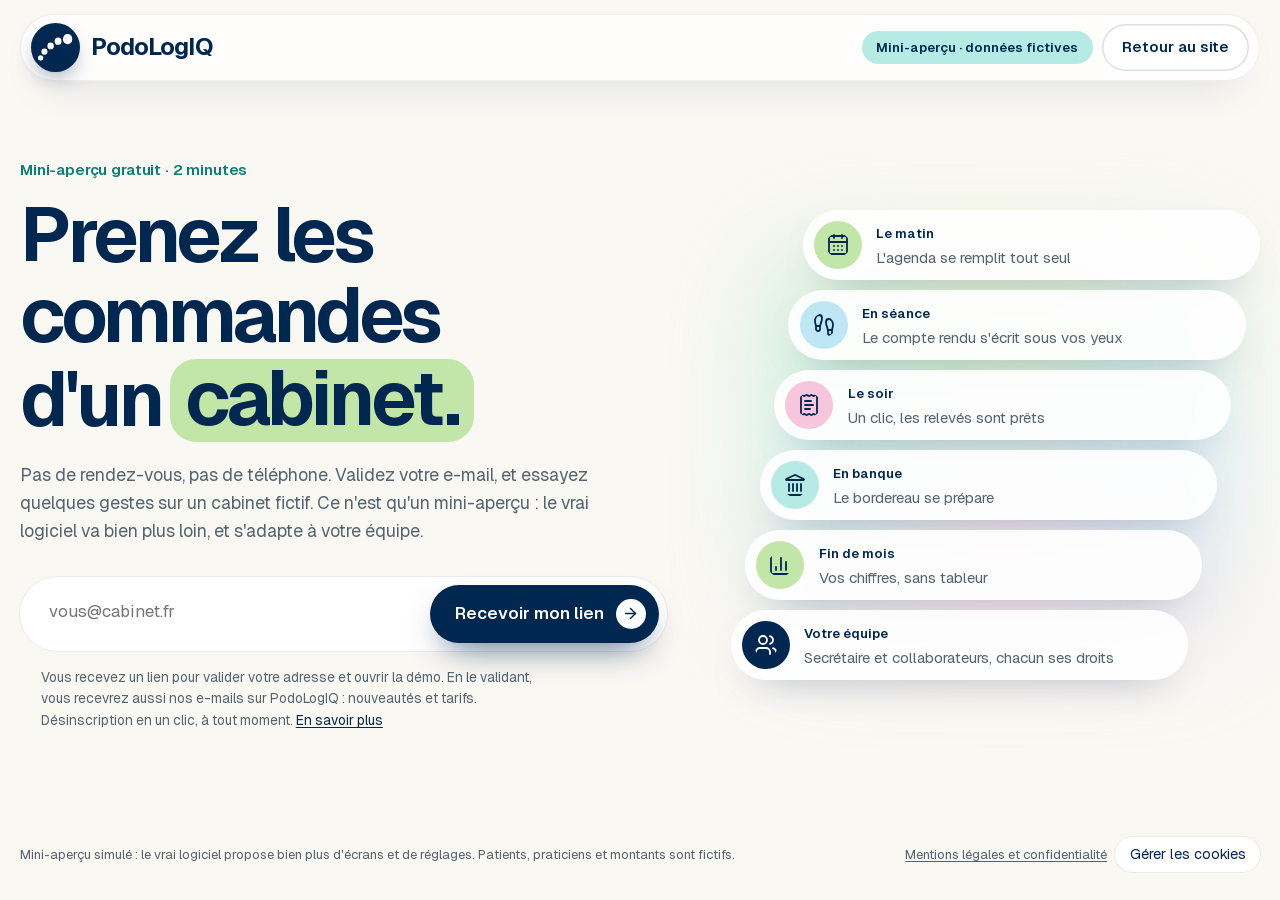
==== commit 892c8efb: "Vitrine : prix, version mobile, menu animé, indice de défilement - Tarifs : 35,99 € par mois, 19,99 " ====
--- a/demo.html
+++ b/demo.html
@@ -34,7 +34,7 @@
       <div class="demo-porte-texte">
         <p class="surtitre">Mini-aperçu gratuit · 2 minutes</p>
         <h1>Prenez les commandes d'un <em>cabinet.</em></h1>
-        <p class="chapo">Pas de rendez-vous, pas de téléphone. Validez votre e-mail, et essayez quelques gestes sur un cabinet fictif. Ce n'est qu'un mini-aperçu : le vrai logiciel va bien plus loin, et s'adapte à votre équipe.</p>
+        <p class="chapo">Pas de rendez-vous, pas de téléphone. Validez votre e-mail, et essayez quelques gestes sur un cabinet fictif. Ce n'est qu'un mini-aperçu : le vrai logiciel va bien plus loin, et s'adapte à votre équipe.</p>
         <form class="demo-form" id="form-email" novalidate>
           <label class="sr" for="email">Votre adresse e-mail</label>
           <input id="email" name="email" type="email" autocomplete="email" placeholder="vous@cabinet.fr" required>
@@ -43,7 +43,7 @@
           <button class="bouton bouton-principal" type="submit">Recevoir mon lien <span class="rond-fleche" aria-hidden="true"><svg class="ico"><use href="#i-arrow-right"/></svg></span></button>
         </form>
         <p class="demo-erreur" id="erreur-email" role="alert" hidden>Cette adresse e-mail ne semble pas valide.</p>
-        <p class="demo-mention">Vous recevez un lien pour valider votre adresse et ouvrir la démo. En le validant, vous recevrez aussi nos e-mails sur PodoLogIQ : nouveautés et tarifs. Désinscription en un clic, à tout moment. <a href="mentions-legales.html#donnees">En savoir plus</a></p>
+        <p class="demo-mention">Vous recevez un lien pour valider votre adresse et ouvrir la démo. En le validant, vous recevrez aussi nos e-mails sur PodoLogIQ : nouveautés et tarifs. Désinscription en un clic, à tout moment. <a href="mentions-legales.html#donnees">En savoir plus</a></p>
       </div>
       <div class="demo-apercu" aria-hidden="true">
         <div class="demo-apercu-halo"></div>
@@ -62,7 +62,7 @@
     <section class="demo-attente" id="attente" aria-labelledby="attente-titre" hidden>
       <div class="demo-enveloppe" aria-hidden="true"><i></i><i></i><i></i><span><svg class="ico"><use href="#i-mail"/></svg></span></div>
       <h1 id="attente-titre" tabindex="-1">Vérifiez votre <em>boîte mail.</em></h1>
-      <p class="chapo">Nous avons envoyé un lien à <strong id="attente-email"></strong>. Cliquez dessus : la démo s'ouvre aussitôt.</p>
+      <p class="chapo">Nous avons envoyé un lien à <strong id="attente-email"></strong>. Cliquez dessus : la démo s'ouvre aussitôt.</p>
       <ol class="demo-attente-etapes">
         <li class="fait"><svg class="ico" aria-hidden="true"><use href="#i-check"/></svg>Adresse saisie</li>
         <li class="actuelle" aria-current="step"><svg class="ico" aria-hidden="true"><use href="#i-mail"/></svg>Lien à ouvrir</li>
@@ -86,7 +86,7 @@
           <ul class="demo-menu-verrous" id="menu-verrous"></ul>
         </aside>
         <div class="demo-zone">
-          <p class="demo-rappel">Mini-aperçu : seulement quelques gestes. Le logiciel complet va bien plus loin.</p>
+          <p class="demo-rappel">Mini-aperçu : seulement quelques gestes. Le logiciel complet va bien plus loin.</p>
           <div class="demo-progression" aria-hidden="true"><span id="progression"></span></div>
           <div class="demo-contenu" id="scene"></div>
           <p class="demo-teaser" id="teaser" role="status"></p>
@@ -99,7 +99,7 @@
   </main>
 
   <footer class="demo-pied">
-    <p>Mini-aperçu simulé : le vrai logiciel propose bien plus d'écrans et de réglages. Patients, praticiens et montants sont fictifs.</p>
+    <p>Mini-aperçu simulé : le vrai logiciel propose bien plus d'écrans et de réglages. Patients, praticiens et montants sont fictifs.</p>
     <nav aria-label="Liens de bas de page">
       <a href="mentions-legales.html">Mentions légales et confidentialité</a>
       <button type="button" class="lien-pied" id="gerer-cookies" hidden>Gérer les cookies</button>
--- a/css/style.css
+++ b/css/style.css
@@ -23,7 +23,8 @@
   --ombre: 0 30px 70px -40px rgb(0 39 80 / 0.28);
 }
 
-*, *::before, *::after { box-sizing: border-box; }
+/* Pas de surlignage bleu au toucher d'un bouton ou d'un lien (téléphone, tablette) : chaque bouton a son propre retour. */
+*, *::before, *::after { box-sizing: border-box; -webkit-tap-highlight-color: transparent; }
 html { scroll-behavior: smooth; scroll-padding-top: 6.5rem; background: var(--creme); -webkit-text-size-adjust: 100%; }
 body { margin: 0; color: var(--texte); font-family: "Geist", ui-sans-serif, system-ui, -apple-system, "Segoe UI", sans-serif; font-size: 1.0625rem; line-height: 1.6; -webkit-font-smoothing: antialiased; overflow-x: clip; }
 img { display: block; max-width: 100%; height: auto; }
@@ -65,7 +66,10 @@
 .lien-connexion { padding: 0 0.5rem; font-size: 0.94rem; color: var(--doux); white-space: nowrap; }
 .lien-connexion:hover { color: var(--marine); }
 .burger { display: none; width: 2.9rem; height: 2.9rem; padding: 0; border: 0; border-radius: 50%; background: var(--menthe); color: var(--marine); cursor: pointer; }
-.burger span { display: block; width: 1.05rem; height: 2px; margin: 4px auto; border-radius: 2px; background: currentColor; transition: transform 0.25s; }
+.burger { transition: background-color 0.25s, scale 0.2s var(--ressort); }
+.burger:active { scale: 0.92; }
+.burger span { display: block; width: 1.05rem; height: 2px; margin: 4px auto; border-radius: 2px; background: currentColor; transition: transform 0.4s var(--rebond); }
+.burger[aria-expanded="true"] { background: var(--turquoise-doux); }
 .burger[aria-expanded="true"] span:first-child { transform: translateY(3px) rotate(45deg); }
 .burger[aria-expanded="true"] span:last-child { transform: translateY(-3px) rotate(-45deg); }
 
@@ -112,7 +116,7 @@
 .en-ligne-ico { display: inline-flex; gap: 0.3rem; flex: none; color: var(--turquoise-fonce); }
 .en-ligne-ico .ico { stroke-width: 1.7; }
 
-.trajectoire { position: absolute; top: -1rem; right: -3.5vw; width: min(44vw, 640px); aspect-ratio: 640 / 500; }
+.trajectoire { position: absolute; top: 0.5rem; right: -3.5vw; width: min(44vw, 640px); aspect-ratio: 640 / 500; }
 .point { position: absolute; display: grid; place-items: center; width: var(--t); aspect-ratio: 1; margin: calc(var(--t) / -2) 0 0 calc(var(--t) / -2); left: var(--x); top: var(--y); border-radius: 50%; color: var(--marine); translate: calc(var(--mx, 0) * var(--f) * 1px) calc(var(--my, 0) * var(--f) * 1px - var(--sy, 0) * var(--v) * 1px); animation: eclot 1s var(--rebond) backwards, flotte 7s ease-in-out infinite alternate; transition: translate 0.5s var(--ressort); }
 .point .ico { width: 34%; height: 34%; stroke-width: 1.7; }
 @keyframes eclot { from { scale: 0; opacity: 0; } }
@@ -209,6 +213,7 @@
 .carte p { position: relative; margin-top: 0.55rem; color: var(--doux); font-size: 0.97rem; }
 .icone { position: relative; display: grid; place-items: center; width: 3rem; height: 3rem; margin-bottom: 1.05rem; border-radius: 50%; background: var(--menthe); color: var(--canard); transition: scale 0.45s var(--rebond), rotate 0.45s var(--rebond); }
 .carte:hover .icone { scale: 1.1; rotate: -6deg; }
+.bento-points { display: none; }
 .carte.large { grid-column: span 2; flex-direction: row; align-items: center; gap: 1.75rem; padding: 2rem; }
 .carte-texte { flex: 1 1 0; min-width: 0; }
 .teinte-vert { background: #f0f8e9; } .teinte-ciel { background: #edf7fb; } .teinte-rose { background: #fdf1f6; } .teinte-creme { background: var(--menthe); }
@@ -327,6 +332,15 @@
 .tarif p { margin-top: 0.4rem; color: var(--doux); }
 .tarif-vif { background: var(--turquoise); }
 .tarif-vif p { color: var(--marine); }
+.tarif .prix { display: flex; flex-wrap: wrap; align-items: baseline; gap: 0.2rem 0.6rem; margin-top: 1.4rem; color: var(--marine); }
+.tarif .prix strong { font-size: clamp(2.4rem, 4.2vw, 3.1rem); font-weight: 660; letter-spacing: -0.035em; line-height: 1; }
+.tarif .prix span { font-size: 0.95rem; }
+.tarif .prix-suite { margin-top: 0.6rem; color: var(--marine); }
+.tarif .prix-suite strong { font-weight: 640; }
+.prix-exemples { display: flex; flex-wrap: wrap; gap: 0.4rem; margin: 1rem 0 0; padding: 0; list-style: none; }
+.prix-exemples li { padding: 0.3rem 0.8rem; border-radius: 99px; background: rgb(255 255 255 / 0.6); color: var(--marine); font-size: 0.85rem; }
+.prix-mention { display: block; margin-top: 0.9rem; color: var(--doux); font-size: 0.78rem; }
+.tarif-vif .prix-mention { color: rgb(0 39 80 / 0.72); }
 
 /* Questions */
 .faq-cadre { display: grid; grid-template-columns: minmax(0, 0.8fr) minmax(0, 1.2fr); gap: 3rem; align-items: start; }
@@ -368,6 +382,12 @@
 .pied-geant { margin: 1.5rem 0 0; padding-bottom: 0.08em; color: var(--marine); font-size: min(19.2vw, 15.2rem); font-weight: 680; letter-spacing: -0.065em; line-height: 1.1; text-align: center; white-space: nowrap; }
 
 /* Retour en haut : un cercle qui indique aussi l'avancée dans la page */
+/* Indice de défilement : visible tant qu'on n'a pas commencé à descendre. La flèche sort par le bas et revient par le haut. */
+.indice-defiler { position: fixed; left: 50%; bottom: 1.1rem; z-index: 40; display: inline-flex; align-items: center; gap: 0.55rem; padding: 0.5rem 0.95rem 0.5rem 1.15rem; border-radius: 99px; background: #fff; color: var(--marine); box-shadow: 0 14px 30px -12px rgb(0 39 80 / 0.5), 0 0 0 1px rgb(0 39 80 / 0.08); font-size: 0.9rem; font-weight: 580; white-space: nowrap; translate: -50% 0; transition: opacity 0.3s, translate 0.3s var(--ressort); animation: monte 0.8s var(--ressort) 0.9s backwards; }
+.indice-defiler i { display: block; overflow: hidden; width: 1.15rem; height: 1.15rem; }
+.indice-defiler .ico { display: block; width: 100%; height: 100%; stroke-width: 2.4; color: var(--turquoise-fonce); animation: descend 1.5s var(--ressort) infinite; }
+.indice-defiler.parti { visibility: hidden; opacity: 0; translate: -50% 0.75rem; pointer-events: none; transition: opacity 0.3s, translate 0.3s var(--ressort), visibility 0s 0.3s; }
+@keyframes descend { 0%, 25% { transform: translateY(0); opacity: 1; } 60% { transform: translateY(110%); opacity: 1; } 61% { transform: translateY(-110%); opacity: 0; } 62% { opacity: 1; } 100% { transform: translateY(0); } }
 .retour-haut { position: fixed; right: 1.25rem; bottom: 1.25rem; z-index: 40; display: grid; place-items: center; width: 3.25rem; height: 3.25rem; border-radius: 50%; background: #fff; color: var(--marine); box-shadow: 0 16px 34px -14px rgb(0 39 80 / 0.5); opacity: 0; scale: 0.6; pointer-events: none; transition: opacity 0.3s, scale 0.4s var(--rebond); }
 .retour-haut.visible { opacity: 1; scale: 1; pointer-events: auto; }
 .retour-haut svg:first-child { position: absolute; inset: 0; rotate: -90deg; fill: none; stroke: var(--bord); stroke-width: 3; }
@@ -382,7 +402,7 @@
 /* Filet de sécurité : si le script ne prend pas la main, l'entrée s'efface quand même. */
 @keyframes entree-secours { to { opacity: 0; visibility: hidden; } }
 /* Le site attend derrière : ses animations démarrent quand le cercle s'ouvre. */
-html.entree .heros .mot, html.entree .heros .mot em, html.entree .heros .chapo, html.entree .heros .actions, html.entree .heros .en-ligne, html.entree .heros .point { animation-play-state: paused; }
+html.entree .heros .mot, html.entree .heros .mot em, html.entree .heros .chapo, html.entree .heros .actions, html.entree .heros .en-ligne, html.entree .heros .point, html.entree .indice-defiler { animation-play-state: paused; }
 .entree-voile { position: absolute; inset: 0; background: var(--creme); --r: -1px; -webkit-mask-image: radial-gradient(circle at var(--cx, 50%) var(--cy, 50%), transparent var(--r), #000 calc(var(--r) + 1px)); mask-image: radial-gradient(circle at var(--cx, 50%) var(--cy, 50%), transparent var(--r), #000 calc(var(--r) + 1px)); }
 .entree-scene { position: absolute; inset: 0; display: flex; flex-direction: column; align-items: center; justify-content: center; gap: clamp(1rem, 3vh, 2rem); padding: 1.25rem; pointer-events: none; }
 .entree-logo { width: min(68vw, 46vh, 30rem); overflow: visible; transform-origin: 0 0; }
@@ -449,9 +469,31 @@
   .frise .fin .rond { font-size: 0.86rem; }
   .frise h3 { margin-top: 0.4rem; }
 }
+/* Écrans peu hauts : le héros se resserre pour que le haut de la fenêtre dépasse déjà en bas de l'écran. */
+@media (min-width: 961px) and (max-height: 900px) {
+  .heros { padding-top: 2rem; }
+  h1 { font-size: clamp(2.9rem, min(6.5vw, 11vh), 6.1rem); }
+  .chapo { margin-top: 1.15rem; font-size: 1.1rem; }
+  .actions { margin-top: 1.5rem; }
+  .en-ligne { margin-top: 1.15rem; }
+  .scene-heros { margin-top: 2.25rem; }
+}
+@media (max-width: 1100px) {
+  body:has(.consentement:not([hidden])) .indice-defiler { display: none; }
+}
+@media (max-height: 640px) and (min-width: 641px) {
+  .indice-defiler { display: none; }
+}
 @media (max-width: 960px) {
-  .nav-liens { position: absolute; inset: calc(100% + 0.5rem) 0 auto; display: none; flex-direction: column; gap: 0.1rem; margin: 0; padding: 0.6rem; border-radius: 1.9rem; background: #fff; box-shadow: 0 24px 50px -22px rgb(0 39 80 / 0.5); }
-  .nav-liens.ouvert { display: flex; }
+  /* Menu du téléphone : le panneau se déploie depuis le bouton, les liens arrivent l'un après l'autre ; à la
+     fermeture, tout repart plus vite. */
+  .nav-liens { visibility: hidden; opacity: 0; transform: translateY(-0.6rem) scale(0.94); transform-origin: calc(100% - 1.6rem) -0.5rem; transition: opacity 0.18s, transform 0.26s var(--ressort), visibility 0s 0.26s; }
+  .nav-liens.ouvert { visibility: visible; opacity: 1; transform: none; transition: opacity 0.22s, transform 0.45s var(--rebond), visibility 0s; }
+  .nav-liens a { opacity: 0; translate: 0 0.5rem; transition: opacity 0.15s, translate 0.2s var(--ressort), color 0.2s, background-color 0.25s; }
+  .nav-liens.ouvert a { opacity: 1; translate: 0 0; transition: opacity 0.3s calc(0.06s + var(--n, 0) * 0.04s), translate 0.45s var(--ressort) calc(0.06s + var(--n, 0) * 0.04s), color 0.2s, background-color 0.25s; }
+  .entete::after { content: ""; position: fixed; inset: 0; z-index: -1; background: rgb(0 20 40 / 0.22); -webkit-backdrop-filter: blur(3px); backdrop-filter: blur(3px); opacity: 0; pointer-events: none; transition: opacity 0.3s; }
+  .entete:has(.nav-liens.ouvert)::after { opacity: 1; pointer-events: auto; }
+  .nav-liens { position: absolute; inset: calc(100% + 0.5rem) 0 auto; display: flex; flex-direction: column; gap: 0.1rem; margin: 0; padding: 0.6rem; border-radius: 1.9rem; background: #fff; box-shadow: 0 24px 50px -22px rgb(0 39 80 / 0.5); }
   .nav-liens a { padding: 0.7rem 1rem; font-size: 1rem; }
   .nav-actions { margin-left: auto; }
   .burger { display: block; }
@@ -496,7 +538,45 @@
   .scene-heros > .fenetre { transform: none; }
   .garanties { margin-top: 3.5rem; }
   .actions .bouton, .action-demo { width: 100%; }
-  .action-visite { margin-left: 0.25rem; }
+  /* Le rond « faire défiler » couvrait le bouton principal : sur téléphone, le texte coupé en bas d'écran suffit. */
+  .indice-defiler { display: none; }
+  .action-visite { margin-left: 0.25rem; padding-block: 0.65rem; }
+  /* Sections plus serrées : la page faisait vingt-six écrans de haut. */
+  .section { padding-block: 3.75rem; }
+  .section-serree { padding-top: 0; }
+  .titre-section { margin-bottom: 2.25rem; }
+  .heros { padding-top: 1.25rem; }
+  .trajectoire { width: min(68%, 19rem); }
+  .chapo { margin-top: 1.25rem; font-size: 1.06rem; }
+  .actions { margin-top: 1.6rem; }
+  /* Une journée : des ronds plus petits, plus de place pour le texte. */
+  .frise li { grid-template-columns: 5.25rem minmax(0, 1fr); column-gap: 1rem; }
+  .rond { width: min(var(--d), 5.25rem); height: min(var(--d), 5.25rem); font-size: 0.78rem; line-height: 1.15; }
+  /* Mise en route : une liste de cartes au lieu de six grands cercles empilés. */
+  .chaine { align-items: stretch; gap: 0.5rem; }
+  .chaine li { display: grid; grid-template-columns: 2.5rem minmax(0, 1fr); column-gap: 0.9rem; align-items: center; width: 100%; aspect-ratio: auto; margin: 0; padding: 0.95rem 1.2rem; border-radius: 1.6rem; mix-blend-mode: normal; text-align: left; }
+  .chaine b { grid-row: 1 / span 2; display: grid; place-items: center; width: 2.5rem; height: 2.5rem; border-radius: 50%; background: rgb(255 255 255 / 0.7); }
+  .chaine h3 { margin-top: 0; font-size: 1.02rem; }
+  .chaine p { grid-column: 2; margin-top: 0.1rem; font-size: 0.86rem; }
+  /* Fonctionnalités : les cartes défilent à l'horizontale, d'un geste du doigt ; la suivante dépasse pour l'annoncer,
+     et des points disent où l'on en est (quatorze cartes empilées faisaient près de cinq mille pixels). Chaque carte
+     garde sa hauteur ; le carrousel prend celle des cartes à l'écran (main.js). */
+  .bento { display: flex; align-items: flex-start; gap: 0.75rem; overflow-x: auto; transition: height 0.35s var(--ressort); scroll-snap-type: x mandatory; scroll-padding-inline: 1.25rem; overscroll-behavior-x: contain; margin-inline: -1.25rem; padding: 0.25rem 1.25rem 0.75rem; scrollbar-width: none; }
+  .bento::-webkit-scrollbar { display: none; }
+  .bento > .carte { flex: 0 0 84%; scroll-snap-align: start; }
+  .bento-points { display: flex; justify-content: center; gap: 0.35rem; margin-top: 0.4rem; }
+  .bento-points i { width: 0.42rem; height: 0.42rem; border-radius: 99px; background: rgb(0 39 80 / 0.18); transition: width 0.35s var(--ressort), background-color 0.3s; }
+  .bento-points i.actif { width: 1.3rem; background: var(--marine); }
+  /* Sécurité : des cartes compactes, l'icône à côté du titre. */
+  .grille-securite { gap: 0.6rem; }
+  .grille-securite article { display: grid; grid-template-columns: 1.4rem minmax(0, 1fr); column-gap: 0.8rem; padding: 1.1rem 1.2rem; border-radius: 1.5rem; }
+  .grille-securite .ico { grid-row: 1 / span 2; margin-top: 0.12rem; }
+  .grille-securite h3 { margin-top: 0; font-size: 1.04rem; }
+  .grille-securite p { grid-column: 2; margin-top: 0.3rem; font-size: 0.9rem; }
+  /* Cibles au doigt : 44 px de haut au moins. */
+  .pied nav a, .lien-pied { padding: 0.7rem 1rem; }
+  /* Pied : le grand logotype tient dans la largeur. */
+  .pied-geant { font-size: 17.4vw; }
   .visite-onglets { justify-content: flex-start; flex-wrap: nowrap; overflow-x: auto; margin-inline: -1.25rem; padding-inline: 1.25rem; scrollbar-width: none; }
   .visite-onglets button { flex: none; }
   .formulaire { grid-template-columns: minmax(0, 1fr); }
@@ -508,7 +588,7 @@
   .transparence-liste article { flex-direction: column; }
   .ondes { width: 20rem; height: 20rem; top: -6rem; right: -6rem; }
   .ondes-coeur { width: 4rem; height: 4rem; font-size: 1.1rem; }
-  .securite-titre { padding-top: 5rem; }
+  .securite-titre { padding-top: 3.75rem; }
 }
 @media (max-width: 480px) {
   .nav { gap: 0.5rem; }
--- a/css/demo.css
+++ b/css/demo.css
@@ -219,7 +219,7 @@
 
 .demo-pied { display: flex; flex-wrap: wrap; align-items: center; justify-content: space-between; gap: 0.75rem; width: var(--large); margin: 0 auto; padding: 1.5rem 0; color: var(--doux); font-size: 0.82rem; }
 .demo-pied nav { display: flex; flex-wrap: wrap; align-items: center; gap: 0.5rem; }
-.demo-pied a { text-decoration: underline; text-underline-offset: 2px; }
+.demo-pied a { display: inline-block; padding-block: 0.7rem; text-decoration: underline; text-underline-offset: 2px; }
 
 @media (max-width: 960px) {
   .demo-porte { grid-template-columns: minmax(0, 1fr); gap: 2.5rem; }
